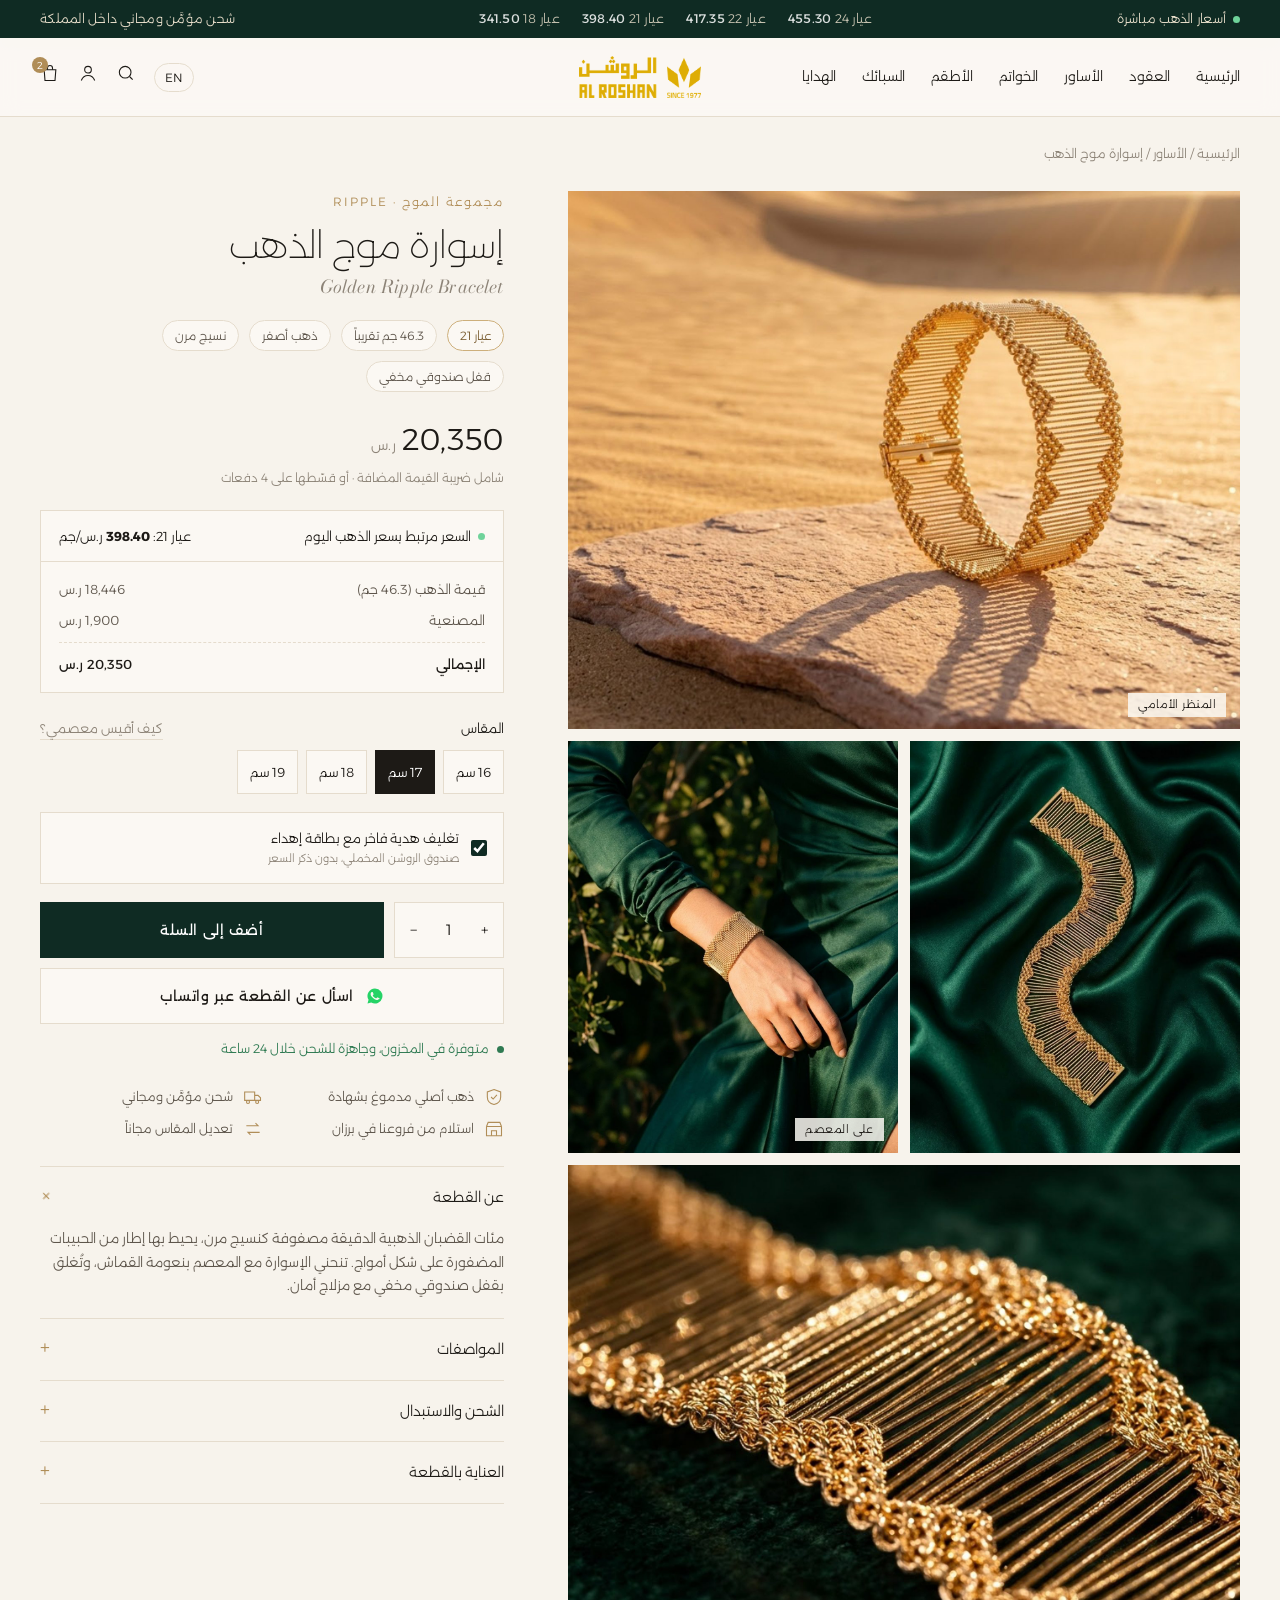
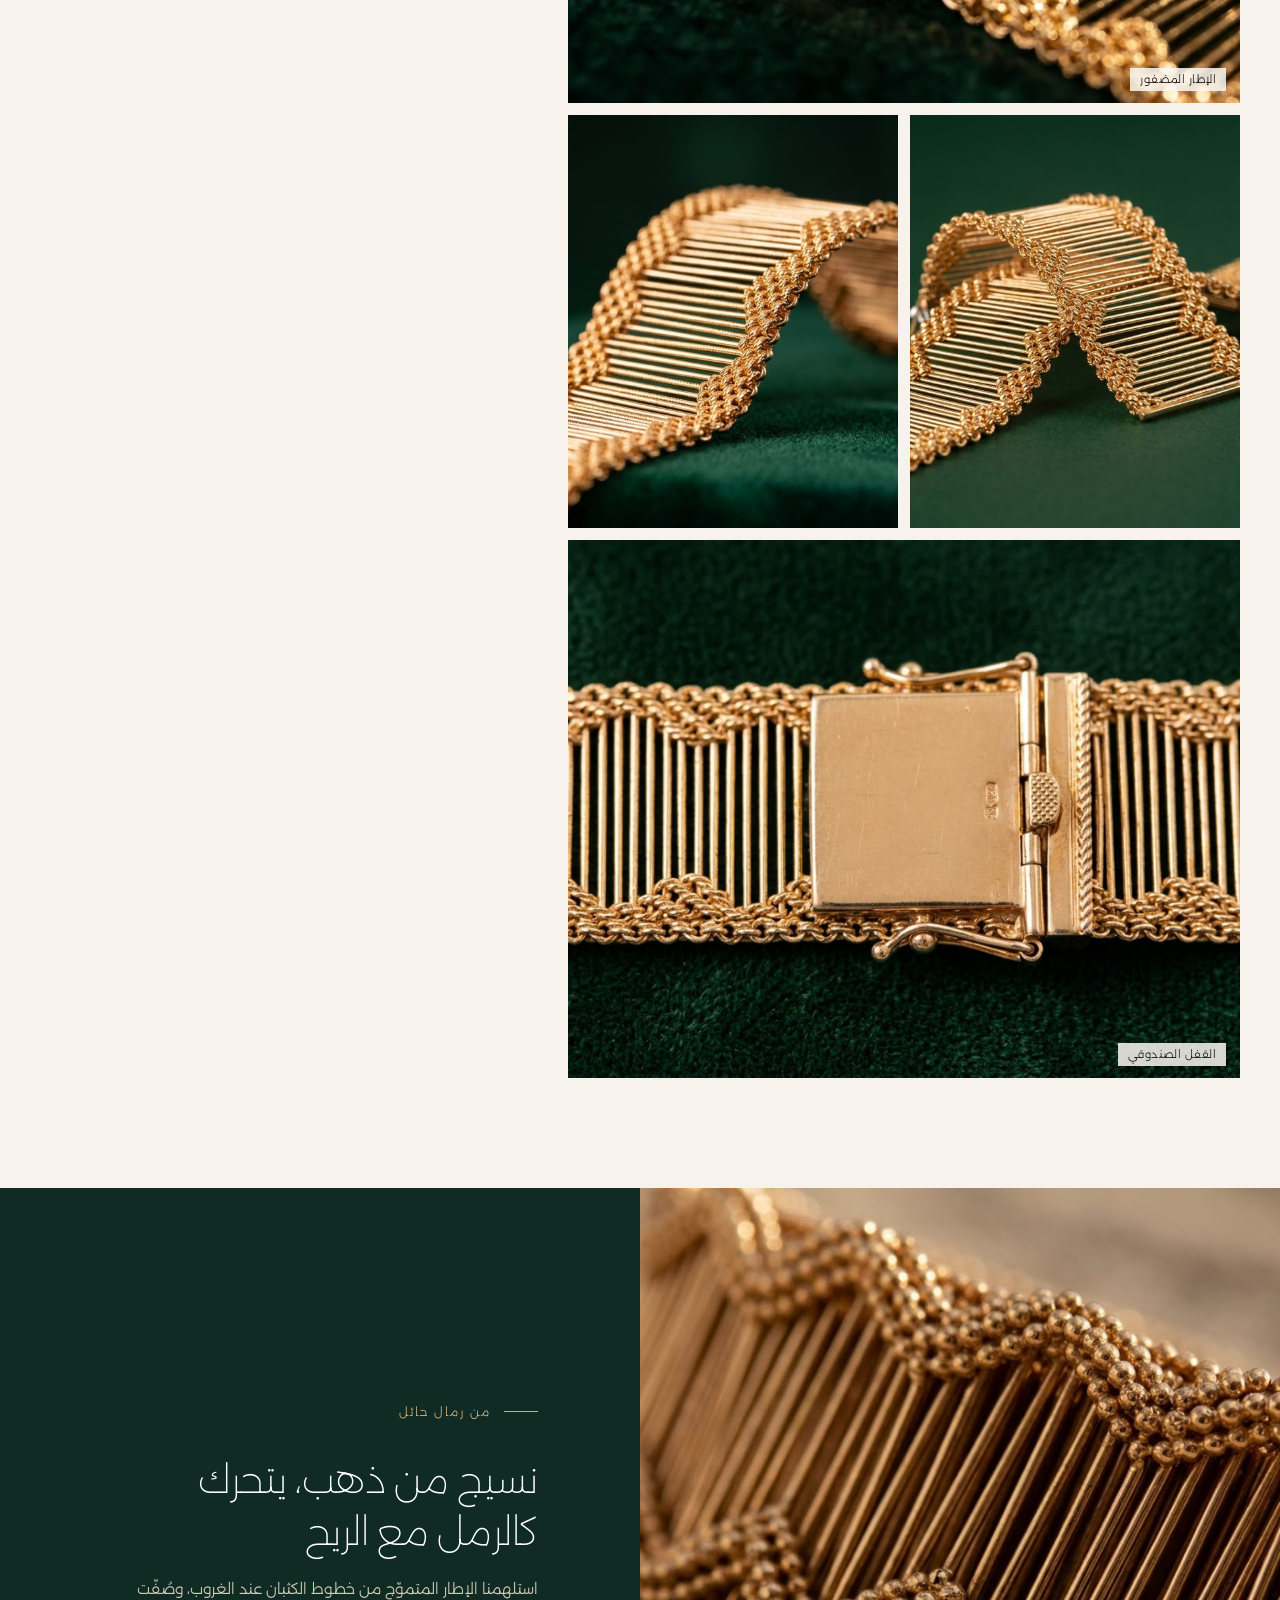
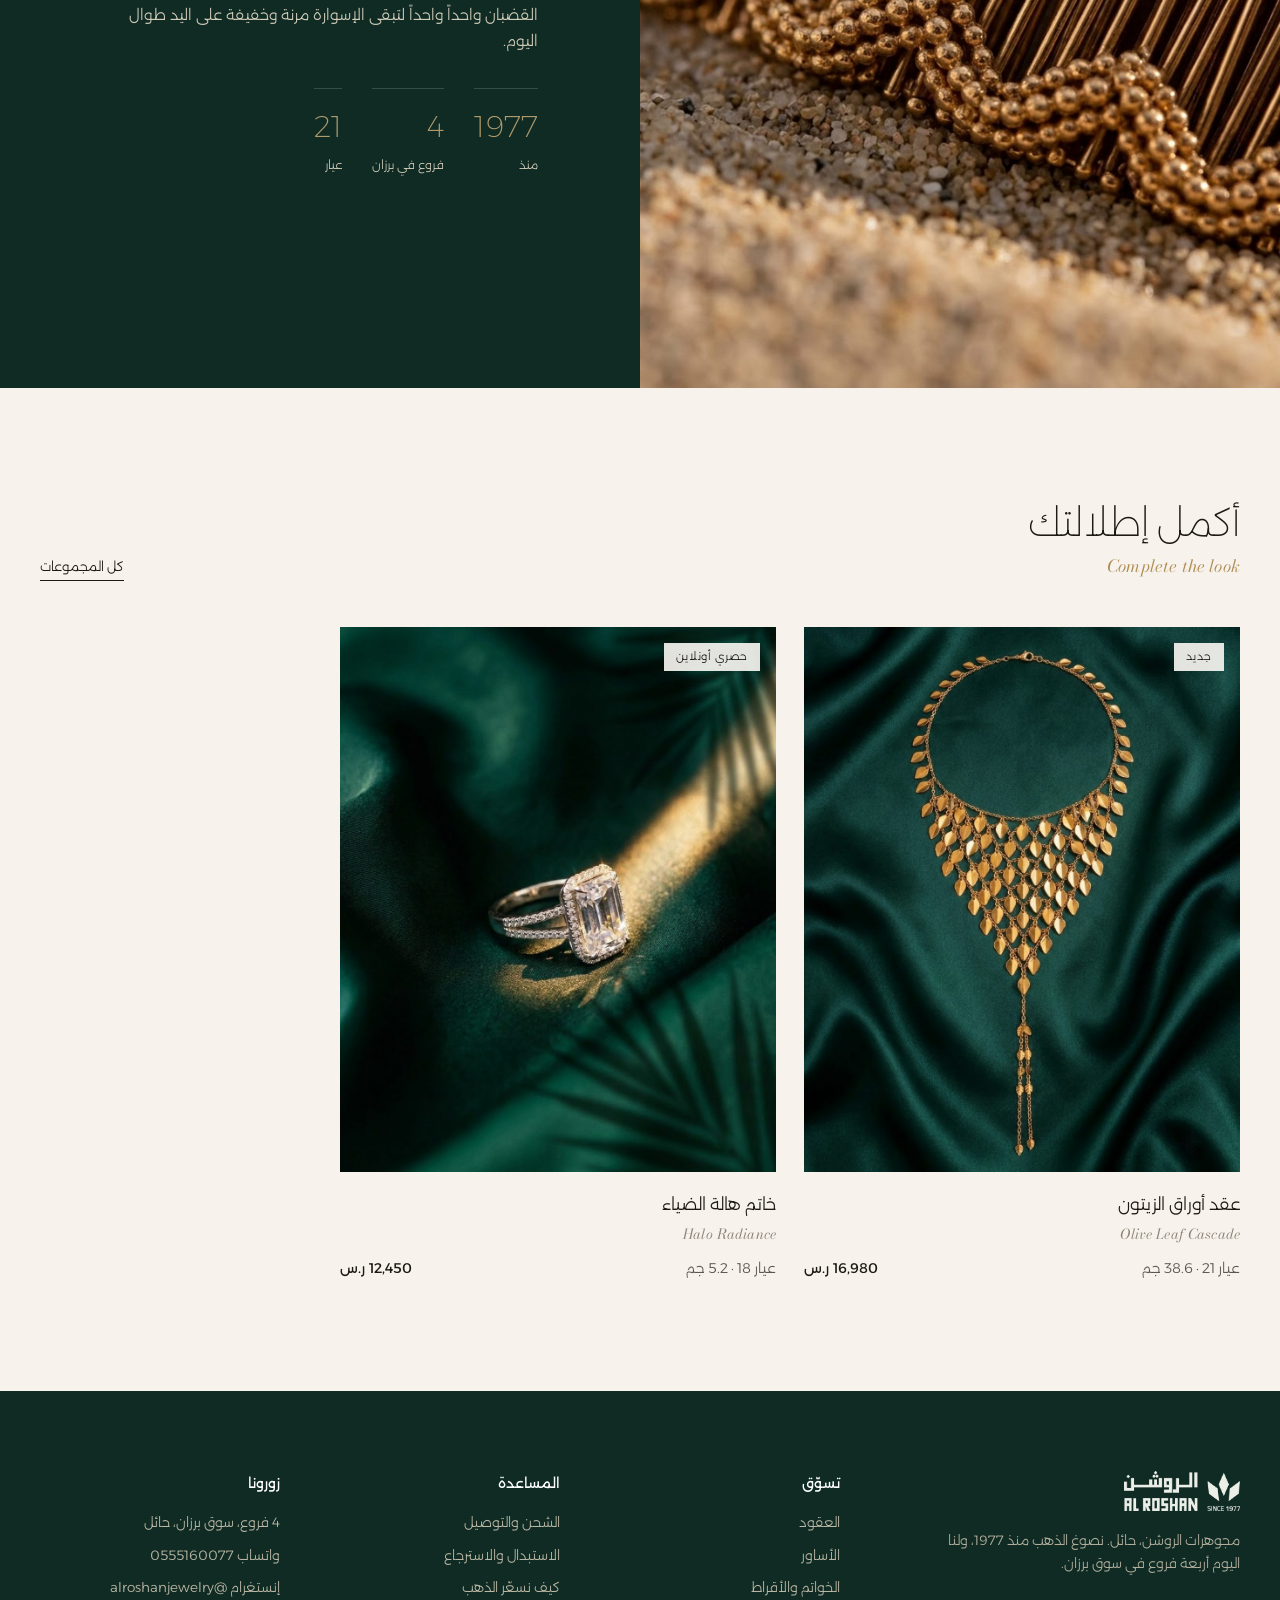
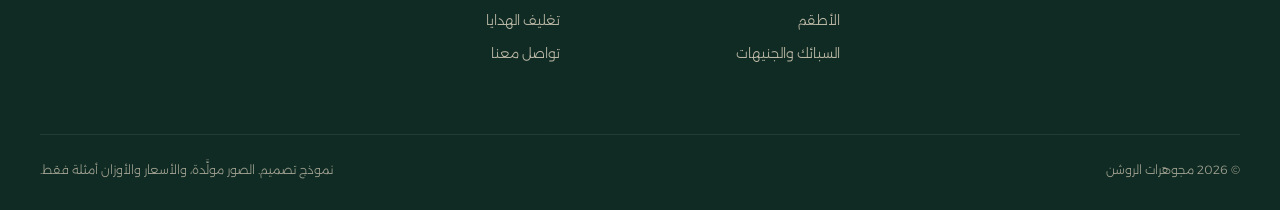
==== bracelet.html @ e563119b "Add Al Roshan preview site (homepage and 3 product pages) Co-Authored-By: Claude Opus 5.5 <noreply@a" ====
<!DOCTYPE html><html lang="ar" dir="rtl"><head><meta charset="utf-8"><meta name="viewport" content="width=device-width,initial-scale=1">
<title>إسوارة موج الذهب | الروشن</title><link rel="preconnect" href="https://fonts.googleapis.com"><link rel="preconnect" href="https://fonts.gstatic.com" crossorigin><link href="https://fonts.googleapis.com/css2?family=Alexandria:wght@200;300;400&family=Bodoni+Moda:ital,opsz,wght@0,6..96,400;1,6..96,400&display=swap" rel="stylesheet"><link rel="stylesheet" href="style.css"></head><body class="pd">
<div class="pricebar"><div class="wrap"><span class="live"><i class="dot"></i>أسعار الذهب مباشرة</span>
<div class="k"><span>عيار 24 <b>455.30</b></span><span>عيار 22 <b>417.35</b></span><span>عيار 21 <b>398.40</b></span><span class="hide">عيار 18 <b>341.50</b></span></div>
<span class="hide-m">شحن مؤمَّن ومجاني داخل المملكة</span></div></div>
<header class="site"><div class="wrap">
<nav class="menu"><a href="index.html">الرئيسية</a><a href="necklace.html">العقود</a><a href="bracelet.html">الأساور</a><a href="ring.html">الخواتم</a><a href="#">الأطقم</a><a href="#">السبائك</a><a href="#">الهدايا</a></nav>
<span class="tools burger" style="justify-content:flex-start"><svg viewBox="0 0 24 24"><path d="M3 7h18M3 12h18M3 17h18"/></svg></span>
<a class="logo" href="index.html"><img src="img/logo.png" alt="الروشن للمجوهرات"></a>
<div class="tools"><span class="lang">EN</span><span><svg viewBox="0 0 24 24"><circle cx="11" cy="11" r="7"/><path d="M20 20l-3.5-3.5"/></svg></span><span class="acc"><svg viewBox="0 0 24 24"><circle cx="12" cy="8" r="4"/><path d="M4 21c1.5-4 4.5-6 8-6s6.5 2 8 6"/></svg></span><span class="bag"><svg viewBox="0 0 24 24"><path d="M5 8h14l-1 13H6L5 8z"/><path d="M9 8V6a3 3 0 016 0v2"/></svg><i>2</i></span></div>
</div></header>
<main class="wrap"><div class="crumbs"><a href="index.html">الرئيسية</a> / <a href="#">الأساور</a> / إسوارة موج الذهب</div>
<section class="pdp"><div class="gallery"><figure class="wide"><img src="img/b_main.jpg" alt="إسوارة موج الذهب" loading="eager"><figcaption>المنظر الأمامي</figcaption></figure><figure class="tall"><img src="img/b_green.jpg" alt="إسوارة موج الذهب" loading="eager"></figure><figure class="tall"><img src="img/b_wrist.jpg" alt="إسوارة موج الذهب" loading="eager"><figcaption>على المعصم</figcaption></figure><figure class="wide"><img src="img/b_studio.jpg" alt="إسوارة موج الذهب" loading="lazy"><figcaption>الإطار المضفور</figcaption></figure><figure class="tall"><img src="img/b_fold.jpg" alt="إسوارة موج الذهب" loading="lazy"></figure><figure class="tall"><img src="img/b_wave.jpg" alt="إسوارة موج الذهب" loading="lazy"></figure><figure class="wide"><img src="img/b_clasp.jpg" alt="إسوارة موج الذهب" loading="lazy"><figcaption>القفل الصندوقي</figcaption></figure></div>
<aside class="buy"><div class="coll">مجموعة الموج · RIPPLE</div><h1>إسوارة موج الذهب</h1><span class="en name">Golden Ripple Bracelet</span>
<div class="meta"><span class="chip g">عيار 21</span><span class="chip">46.3 جم تقريباً</span><span class="chip">ذهب أصفر</span><span class="chip">نسيج مرن</span><span class="chip">قفل صندوقي مخفي</span></div>
<div class="price">20,350<small>ر.س</small></div><div class="vat">شامل ضريبة القيمة المضافة · أو قسّطها على 4 دفعات</div>
<div class="gold"><div class="top"><span class="live"><i class="dot"></i>السعر مرتبط بسعر الذهب اليوم</span><span>عيار 21: <b>398.40</b> ر.س/جم</span></div>
<div class="rows"><div><span>قيمة الذهب (46.3 جم)</span><span>18,446 ر.س</span></div><div><span>المصنعية</span><span>1,900 ر.س</span></div><div class="t"><span>الإجمالي</span><span>20,350 ر.س</span></div></div></div>
<div class="opt"><div class="lab"><span>المقاس</span><a href="#">كيف أقيس معصمي؟</a></div><div class="sizes"><label><input type="radio" name="o" ><span>16 سم</span></label><label><input type="radio" name="o" checked><span>17 سم</span></label><label><input type="radio" name="o" ><span>18 سم</span></label><label><input type="radio" name="o" ><span>19 سم</span></label></div></div>
<label class="giftrow"><input type="checkbox" checked><span>تغليف هدية فاخر مع بطاقة إهداء<small>صندوق الروشن المخملي، بدون ذكر السعر</small></span></label>
<div class="ctas"><div class="qty"><span>+</span><span>1</span><span>−</span></div><button class="btn solid">أضف إلى السلة</button>
<button class="btn wa"><svg viewBox="0 0 24 24"><path d="M12 2a10 10 0 00-8.6 15.1L2 22l5-1.3A10 10 0 1012 2zm5.3 14.1c-.2.6-1.3 1.2-1.8 1.2-.5.1-1 .2-3.4-.7-2.8-1.1-4.6-4-4.8-4.2-.1-.2-1.1-1.5-1.1-2.9s.7-2.1 1-2.4c.3-.3.6-.3.8-.3h.6c.2 0 .4 0 .6.5l.8 2c.1.2.1.4 0 .6l-.4.6-.4.4c-.1.2-.3.3-.1.6.2.3.8 1.3 1.7 2.1 1.2 1 2.2 1.4 2.5 1.5.3.1.5.1.6-.1l.9-1c.2-.3.4-.2.6-.1l2 .9c.3.1.5.2.5.3.1.2.1.7-.1 1.3z"/></svg> اسأل عن القطعة عبر واتساب</button></div>
<div class="stock">متوفرة في المخزون، وجاهزة للشحن خلال 24 ساعة</div>
<div class="assure"><div><svg viewBox="0 0 24 24"><path d="M12 3l8 3v6c0 5-3.5 8-8 9-4.5-1-8-4-8-9V6l8-3z"/><path d="M8.5 12l2.5 2.5 4.5-5"/></svg>ذهب أصلي مدموغ بشهادة</div><div><svg viewBox="0 0 24 24"><path d="M2 6h12v10H2zM14 10h4l3 3v3h-7z"/><circle cx="6" cy="18" r="1.8"/><circle cx="17" cy="18" r="1.8"/></svg>شحن مؤمَّن ومجاني</div><div><svg viewBox="0 0 24 24"><path d="M3 9l2-5h14l2 5M3 9v11h18V9M3 9h18"/><path d="M9 20v-6h6v6"/></svg>استلام من فروعنا في برزان</div><div><svg viewBox="0 0 24 24"><path d="M4 8h14l-3-3M20 16H6l3 3"/></svg>تعديل المقاس مجاناً</div></div>
<details open><summary>عن القطعة</summary><div class="in">مئات القضبان الذهبية الدقيقة مصفوفة كنسيج مرن، يحيط بها إطار من الحبيبات المضفورة على شكل أمواج. تنحني الإسوارة مع المعصم بنعومة القماش، وتُغلق بقفل صندوقي مخفي مع مزلاج أمان.</div></details>
<details><summary>المواصفات</summary><div class="in"><table class="specs"><tr><td>المعدن</td><td>ذهب أصفر عيار 21</td></tr><tr><td>الوزن التقريبي</td><td>46.3 جم</td></tr><tr><td>العرض</td><td>2.4 سم</td></tr><tr><td>القفل</td><td>قفل صندوقي مخفي مع مزلاجين</td></tr><tr><td>المقاسات</td><td>16 إلى 19 سم</td></tr><tr><td>رمز القطعة</td><td>RN-B-2131</td></tr></table></div></details>
<details><summary>الشحن والاستبدال</summary><div class="in">شحن مؤمَّن بالكامل داخل المملكة خلال 1 إلى 3 أيام عمل، أو استلام مجاني من أحد فروعنا الأربعة في سوق برزان بحائل. تفاصيل الاستبدال في صفحة السياسات.</div></details>
<details><summary>العناية بالقطعة</summary><div class="in">احفظها في صندوقها بعيداً عن العطور والماء، ونظّفها بقطعة قماش ناعمة. ونرحّب بك لتلميعها مجاناً في أي فرع.</div></details>
</aside></section></main>
<section class="story"><div class="img"><img src="img/b_story.jpg" alt="" loading="lazy"></div><div class="txt reveal"><div class="eyebrow">من رمال حائل</div><h2>نسيج من ذهب، يتحرك كالرمل مع الريح</h2><p>استلهمنا الإطار المتموّج من خطوط الكثبان عند الغروب، وصُفّت القضبان واحداً واحداً لتبقى الإسوارة مرنة وخفيفة على اليد طوال اليوم.</p>
<div class="sig"><div><b>1977</b>منذ</div><div><b>4</b>فروع في برزان</div><div><b>21</b>عيار</div></div></div></section>
<section class="sec"><div class="wrap"><div class="head"><div><h2>أكمل إطلالتك</h2><span class="en">Complete the look</span></div><a class="more" href="index.html">كل المجموعات</a></div>
<div class="cards two"><a class="card reveal" href="necklace.html"><div class="ph"><span class="tag">جديد</span><img src="img/n_card.jpg" alt="عقد أوراق الزيتون" loading="lazy"><img class="alt" src="img/n_card_alt.jpg" alt="" loading="lazy"></div>
<h3>عقد أوراق الزيتون</h3><span class="en">Olive Leaf Cascade</span><div class="pr"><span>عيار 21 · 38.6 جم</span><b>16,980 ر.س</b></div></a><a class="card reveal" href="ring.html"><div class="ph"><span class="tag">حصري أونلاين</span><img src="img/r_card.jpg" alt="خاتم هالة الضياء" loading="lazy"><img class="alt" src="img/r_card_alt.jpg" alt="" loading="lazy"></div>
<h3>خاتم هالة الضياء</h3><span class="en">Halo Radiance</span><div class="pr"><span>عيار 18 · 5.2 جم</span><b>12,450 ر.س</b></div></a></div></div></section>
<footer><div class="wrap"><div class="cols">
<div><div class="logo"><img src="img/logo.png" alt=""></div><p style="max-width:300px;opacity:.8">مجوهرات الروشن، حائل. نصوغ الذهب منذ 1977، ولنا اليوم أربعة فروع في سوق برزان.</p></div>
<div><h5>تسوّق</h5><ul><li>العقود</li><li>الأساور</li><li>الخواتم والأقراط</li><li>الأطقم</li><li>السبائك والجنيهات</li></ul></div>
<div><h5>المساعدة</h5><ul><li>الشحن والتوصيل</li><li>الاستبدال والاسترجاع</li><li>كيف نسعّر الذهب</li><li>تغليف الهدايا</li><li>تواصل معنا</li></ul></div>
<div><h5>زورونا</h5><ul><li>4 فروع، سوق برزان، حائل</li><li>واتساب 0555160077</li><li>إنستغرام @alroshanjewelry</li></ul></div>
</div><div class="base"><span>© 2026 مجوهرات الروشن</span><span>نموذج تصميم. الصور مولَّدة، والأسعار والأوزان أمثلة فقط.</span></div></div></footer>
<div class="mobbar"><div class="p">20,350 ر.س<small>عيار 21 · 46.3 جم</small></div><button class="btn solid">أضف إلى السلة</button></div>
</body></html>
---- style.css ----
:root{
  --ivory:#F7F3EC; --paper:#FBF8F3; --ink:#1D1A16; --ink2:#5E564C; --mute:#8D8478;
  --line:#E5DCCD; --gold:#B08D57; --gold2:#CDAF7B; --em:#0F2B23; --em2:#173D32; --navy:#141B33;
  --ar:'Alexandria',system-ui,sans-serif; --serif:'Bodoni Moda',Georgia,serif;
}
*{box-sizing:border-box;margin:0;padding:0}
html{scroll-behavior:smooth}
body{background:var(--ivory);color:var(--ink);font-family:var(--ar);font-weight:300;line-height:1.75;-webkit-font-smoothing:antialiased}
img{display:block;max-width:100%}
a{color:inherit;text-decoration:none}
.en{font-family:var(--serif);font-style:italic;font-weight:400;letter-spacing:.01em}
.wrap{max-width:1360px;margin:0 auto;padding:0 40px}

/* top price bar */
.pricebar{background:var(--em);color:#E9DFCB;font-size:12.5px;letter-spacing:.02em}
.pricebar .wrap{display:flex;justify-content:space-between;align-items:center;height:38px;gap:16px}
.pricebar b{color:#fff;font-weight:400}
.live{display:inline-flex;align-items:center;gap:7px}
.dot{width:7px;height:7px;border-radius:50%;background:#6FD39A;box-shadow:0 0 0 0 rgba(111,211,154,.6);animation:pulse 2s infinite}
@keyframes pulse{70%{box-shadow:0 0 0 7px rgba(111,211,154,0)}100%{box-shadow:0 0 0 0 rgba(111,211,154,0)}}
.pricebar .k{display:flex;gap:22px}
.pricebar .k span{opacity:.85}

/* header */
header.site{background:rgba(251,248,243,.92);backdrop-filter:blur(10px);position:sticky;top:0;z-index:50;border-bottom:1px solid var(--line)}
header.site .wrap{display:grid;grid-template-columns:1fr auto 1fr;align-items:center;height:78px}
.logo img{height:42px;width:auto}
nav.menu{display:flex;gap:26px;font-size:13.5px;font-weight:300}
nav.menu a{position:relative;padding:4px 0}
nav.menu a:after{content:"";position:absolute;inset-inline:0;bottom:-2px;height:1px;background:var(--gold);transform:scaleX(0);transition:transform .35s}
nav.menu a:hover:after,nav.menu a.on:after{transform:scaleX(1)}
.tools{display:flex;justify-content:flex-end;gap:18px;align-items:center}
.tools svg{width:20px;height:20px;stroke:var(--ink);fill:none;stroke-width:1.3}
.tools .bag{position:relative}
.tools .bag i{position:absolute;top:-6px;left:-8px;background:var(--gold);color:#fff;font-style:normal;font-size:10px;width:16px;height:16px;border-radius:50%;display:grid;place-items:center}
.lang{font-size:12px;border:1px solid var(--line);padding:3px 10px;border-radius:20px}
.burger{display:none}

/* hero slider (CSS only) */
.hero{position:relative;height:min(86vh,820px);min-height:560px;overflow:hidden;background:#2a2017}
.slide{position:absolute;inset:0;opacity:0;animation:fade 21s infinite}
.slide:nth-child(2){animation-delay:7s}
.slide:nth-child(3){animation-delay:14s}
@keyframes fade{0%{opacity:0}4%{opacity:1}30%{opacity:1}36%{opacity:0}100%{opacity:0}}
.slide img{width:100%;height:100%;object-fit:cover;animation:kb 21s infinite linear;transform-origin:var(--o,center)}
.slide:nth-child(2) img{animation-delay:7s}.slide:nth-child(3) img{animation-delay:14s}
@keyframes kb{0%{transform:scale(1.06)}36%{transform:scale(1)}100%{transform:scale(1)}}
.slide .shade{position:absolute;inset:0}
.slide .copy{position:absolute;top:50%;transform:translateY(-50%);max-width:520px;color:#fff}
.slide .copy.right{right:7vw}.slide .copy.left{left:7vw}
.eyebrow{font-size:12px;letter-spacing:.18em;color:var(--gold2);display:flex;gap:12px;align-items:center;margin-bottom:18px}
.eyebrow:before{content:"";width:34px;height:1px;background:currentColor}
.slide h1,.slide h2{font-weight:200;font-size:clamp(34px,4.2vw,62px);line-height:1.25;margin-bottom:12px}
.slide .en{font-size:20px;opacity:.85;display:block;margin-bottom:30px}
.btn{display:inline-flex;align-items:center;gap:12px;height:52px;padding:0 30px;font-size:14px;letter-spacing:.04em;border:1px solid currentColor;transition:.35s;font-family:var(--ar);font-weight:400;cursor:pointer;background:none;color:inherit}
.btn:hover{background:#fff;color:var(--ink);border-color:#fff}
.btn.solid{background:var(--em);border-color:var(--em);color:#fff}
.btn.solid:hover{background:var(--em2)}
.btn.gold{background:var(--gold);border-color:var(--gold);color:#fff}
.dots{position:absolute;bottom:34px;left:50%;transform:translateX(-50%);display:flex;gap:10px;z-index:3}
.dots i{width:42px;height:2px;background:rgba(255,255,255,.35);overflow:hidden;position:relative}
.dots i:after{content:"";position:absolute;inset:0;background:#fff;transform:scaleX(0);transform-origin:right;animation:bar 21s infinite linear}
.dots i:nth-child(2):after{animation-delay:7s}.dots i:nth-child(3):after{animation-delay:14s}
@keyframes bar{0%{transform:scaleX(0)}33.3%{transform:scaleX(1)}33.4%{transform:scaleX(0)}100%{transform:scaleX(0)}}
.scrollcue{position:absolute;bottom:30px;right:40px;color:#fff;font-size:11px;letter-spacing:.2em;opacity:.7;z-index:3}

/* section heads */
.sec{padding:110px 0}
.head{display:flex;justify-content:space-between;align-items:flex-end;margin-bottom:46px;gap:30px}
.head h2{font-weight:200;font-size:clamp(28px,3vw,42px);line-height:1.3}
.head .en{color:var(--gold);font-size:17px;display:block;margin-top:4px}
.more{font-size:13px;border-bottom:1px solid var(--ink);padding-bottom:3px}

/* product cards */
.cards{display:grid;grid-template-columns:repeat(3,1fr);gap:28px}
.card .ph{aspect-ratio:4/5;overflow:hidden;background:#e9e2d6;position:relative}
.card .ph img{width:100%;height:100%;object-fit:cover;transition:transform 1.4s cubic-bezier(.2,.7,.2,1),opacity .6s}
.card .ph img.alt{position:absolute;inset:0;opacity:0}
.card:hover .ph img.alt{opacity:1}
.card:hover .ph img{transform:scale(1.04)}
.card .tag{position:absolute;top:16px;right:16px;background:rgba(251,248,243,.9);font-size:11px;padding:4px 12px;letter-spacing:.05em;z-index:2}
.card h3{font-weight:300;font-size:17px;margin-top:18px}
.card .en{color:var(--mute);font-size:14px}
.card .pr{display:flex;justify-content:space-between;margin-top:8px;font-size:14px;color:var(--ink2)}
.card .pr b{font-weight:400;color:var(--ink)}

/* editorial band */
.band{position:relative;height:88vh;min-height:560px;overflow:hidden;color:#fff}
.band img{width:100%;height:100%;object-fit:cover}
.band .shade{position:absolute;inset:0;background:linear-gradient(90deg,rgba(15,20,14,.0) 30%,rgba(15,20,14,.55))}
.band .copy{position:absolute;right:8vw;top:50%;transform:translateY(-50%);max-width:470px}
.band h2{font-weight:200;font-size:clamp(30px,3.6vw,52px);line-height:1.3;margin-bottom:16px}
.band p{font-size:15px;opacity:.9;margin-bottom:30px}
@supports (animation-timeline:view()){
  .band img{animation:drift linear both;animation-timeline:view()}
  @keyframes drift{from{transform:scale(1.15) translateY(-3%)}to{transform:scale(1) translateY(3%)}}
  .reveal{animation:rise linear both;animation-timeline:view();animation-range:entry 0% cover 30%}
  @keyframes rise{from{opacity:0;transform:translateY(40px)}to{opacity:1;transform:none}}
}

/* collection tiles */
.tiles{display:grid;grid-template-columns:1.2fr 1fr 1fr;gap:20px}
.tile{position:relative;overflow:hidden;aspect-ratio:3/4;color:#fff}
.tile:first-child{aspect-ratio:auto}
.tile img{width:100%;height:100%;object-fit:cover;transition:transform 1.6s cubic-bezier(.2,.7,.2,1)}
.tile:hover img{transform:scale(1.05)}
.tile .lbl{position:absolute;inset-inline:28px;bottom:26px;display:flex;justify-content:space-between;align-items:flex-end}
.tile .lbl h3{font-weight:200;font-size:28px;line-height:1.2}
.tile .lbl .en{font-size:15px;opacity:.85;display:block}
.tile:after{content:"";position:absolute;inset:0;background:linear-gradient(0deg,rgba(0,0,0,.45),transparent 45%);pointer-events:none}
.tile .lbl{z-index:2}

/* promises */
.promises{display:grid;grid-template-columns:repeat(4,1fr);border-top:1px solid var(--line);border-bottom:1px solid var(--line)}
.promises div{padding:34px 26px;text-align:center;border-inline-start:1px solid var(--line)}
.promises div:first-child{border-inline-start:0}
.promises svg{width:30px;height:30px;stroke:var(--gold);fill:none;stroke-width:1.2;margin:0 auto 12px}
.promises h4{font-weight:400;font-size:14px}
.promises p{font-size:12.5px;color:var(--mute)}

/* footer */
footer{background:var(--em);color:#D9CFBC;padding:80px 0 30px;font-size:13.5px}
footer .cols{display:grid;grid-template-columns:1.5fr 1fr 1fr 1fr;gap:40px}
footer h5{color:#fff;font-weight:400;font-size:14px;margin-bottom:16px}
footer li{list-style:none;margin-bottom:9px;opacity:.85}
footer .logo img{height:40px;filter:brightness(0) invert(1) sepia(.3);opacity:.92;margin-bottom:18px}
footer .base{border-top:1px solid rgba(255,255,255,.12);margin-top:60px;padding-top:24px;display:flex;justify-content:space-between;font-size:12px;opacity:.7}

/* ===== product page ===== */
.crumbs{font-size:12.5px;color:var(--mute);padding:26px 0}
.crumbs a:hover{color:var(--ink)}
.pdp{display:grid;grid-template-columns:1.45fr 1fr;gap:64px;align-items:start}
.gallery{display:grid;grid-template-columns:1fr 1fr;gap:12px}
.gallery figure{overflow:hidden;background:#e9e2d6;position:relative;cursor:zoom-in}
.gallery figure.wide{grid-column:span 2;aspect-ratio:5/4}
.gallery figure.tall{aspect-ratio:4/5}
.gallery img{width:100%;height:100%;object-fit:cover;transition:transform .9s cubic-bezier(.2,.7,.2,1)}
.gallery figure:hover img{transform:scale(1.12)}
.gallery figcaption{position:absolute;bottom:12px;right:14px;font-size:11px;background:rgba(251,248,243,.85);padding:2px 10px;letter-spacing:.04em}
.buy{position:sticky;top:104px;padding-bottom:40px}
.buy .coll{font-size:12px;letter-spacing:.16em;color:var(--gold)}
.buy h1{font-weight:200;font-size:36px;line-height:1.3;margin:10px 0 2px}
.buy .en.name{color:var(--mute);font-size:18px}
.meta{display:flex;gap:10px;margin:18px 0 22px;flex-wrap:wrap}
.chip{font-size:12px;border:1px solid var(--line);padding:4px 12px;border-radius:30px;color:var(--ink2);background:var(--paper)}
.chip.g{border-color:var(--gold2);color:#7d6136}
.price{font-size:30px;font-weight:300;letter-spacing:.01em}
.price small{font-size:14px;color:var(--mute);margin-inline-start:6px}
.vat{font-size:12px;color:var(--mute)}
.gold{margin:22px 0;border:1px solid var(--line);background:var(--paper)}
.gold .top{display:flex;justify-content:space-between;align-items:center;padding:14px 18px;border-bottom:1px solid var(--line);font-size:13px}
.gold .rows{padding:12px 18px;font-size:13px;color:var(--ink2)}
.gold .rows div{display:flex;justify-content:space-between;padding:4px 0}
.gold .rows .t{border-top:1px dashed var(--line);margin-top:6px;padding-top:10px;color:var(--ink);font-weight:400}
.opt{margin:24px 0 10px}
.opt .lab{display:flex;justify-content:space-between;font-size:13px;margin-bottom:10px}
.opt .lab a{color:var(--mute);border-bottom:1px solid var(--line)}
.sizes{display:flex;gap:8px;flex-wrap:wrap}
.sizes label{position:relative}
.sizes input{position:absolute;opacity:0}
.sizes span{display:grid;place-items:center;min-width:54px;height:44px;padding:0 12px;border:1px solid var(--line);font-size:13px;cursor:pointer;transition:.25s;background:var(--paper)}
.sizes input:checked+span{border-color:var(--ink);background:var(--ink);color:#fff}
.sizes span:hover{border-color:var(--ink)}
.giftrow{display:flex;align-items:center;gap:12px;margin:18px 0;font-size:13px;padding:14px 16px;border:1px solid var(--line);background:var(--paper)}
.giftrow input{accent-color:var(--em);width:16px;height:16px}
.giftrow small{color:var(--mute);display:block}
.ctas{display:grid;grid-template-columns:110px 1fr;gap:10px;margin-top:8px}
.qty{display:flex;border:1px solid var(--line);height:56px;align-items:center;justify-content:space-around;font-size:15px;background:var(--paper)}
.ctas .btn{height:56px;justify-content:center;width:100%}
.wa{grid-column:1/-1;border-color:var(--line);color:var(--ink);background:var(--paper)}
.wa:hover{background:var(--ink);color:#fff;border-color:var(--ink)}
.wa svg{width:18px;height:18px;fill:#25D366}
.assure{display:grid;grid-template-columns:1fr 1fr;gap:10px 18px;margin:26px 0;font-size:12.5px;color:var(--ink2)}
.assure div{display:flex;gap:10px;align-items:center}
.assure svg{width:20px;height:20px;stroke:var(--gold);fill:none;stroke-width:1.3;flex:none}
details{border-top:1px solid var(--line)}
details:last-of-type{border-bottom:1px solid var(--line)}
summary{list-style:none;cursor:pointer;padding:18px 0;font-size:14px;display:flex;justify-content:space-between}
summary::-webkit-details-marker{display:none}
summary:after{content:"+";font-size:20px;line-height:1;color:var(--gold);transition:.3s}
details[open] summary:after{transform:rotate(45deg)}
details .in{padding:0 0 20px;font-size:13.5px;color:var(--ink2)}
.specs{width:100%;border-collapse:collapse}
.specs td{padding:8px 0;border-bottom:1px solid #EEE7DB}
.specs td:first-child{color:var(--mute);width:44%}
.stock{font-size:12.5px;color:#2f7a52;display:flex;align-items:center;gap:8px;margin-top:14px}
.stock:before{content:"";width:7px;height:7px;border-radius:50%;background:#2f7a52}
.mobbar{display:none}

/* story strip on PDP */
.story{display:grid;grid-template-columns:1fr 1fr;min-height:640px;margin-top:110px;background:var(--em);color:#EDE3D0}
.story .img{overflow:hidden}
.story img{width:100%;height:100%;object-fit:cover}
.story .txt{padding:90px 8vw;display:flex;flex-direction:column;justify-content:center}
.story h2{font-weight:200;font-size:clamp(28px,3vw,44px);line-height:1.35;margin:14px 0 18px;color:#fff}
.story p{font-size:15px;opacity:.88;max-width:440px}
.story .sig{margin-top:34px;display:flex;gap:30px}
.story .sig div{border-top:1px solid rgba(255,255,255,.2);padding-top:12px;font-size:12px;opacity:.85}
.story .sig b{display:block;font-weight:200;font-size:30px;color:var(--gold2)}
@supports (animation-timeline:view()){
  .story img{animation:drift2 linear both;animation-timeline:view()}
  @keyframes drift2{from{transform:scale(1.18)}to{transform:scale(1)}}
}

.note{font-size:11.5px;color:var(--mute);text-align:center;padding:18px 0 0}

/* ===== responsive ===== */
@media (max-width:1000px){
  .wrap{padding:0 20px}
  nav.menu{display:none}
  .burger{display:block}
  header.site .wrap{height:64px;grid-template-columns:auto 1fr auto}
  header.site .logo{justify-self:center}
  .logo img{height:32px}
  .tools .lang,.tools .acc{display:none}
  .pricebar .k span.hide{display:none}
  .hero{height:82svh;min-height:520px}
  .slide .copy{top:auto;bottom:90px;transform:none;inset-inline:22px !important;max-width:none}
  .slide img{object-position:var(--mp,center)}
  .slide .shade{background:linear-gradient(0deg,rgba(0,0,0,.6),rgba(0,0,0,0) 60%) !important}
  .sec{padding:70px 0}
  .head{flex-direction:column;align-items:flex-start;gap:12px;margin-bottom:30px}
  .cards{grid-template-columns:none;grid-auto-flow:column;grid-auto-columns:78%;overflow-x:auto;scroll-snap-type:x mandatory;gap:14px;padding-bottom:6px}
  .card{scroll-snap-align:start}
  .tiles{grid-template-columns:1fr 1fr}
  .tile:first-child{grid-column:span 2;aspect-ratio:4/3}
  .tile .lbl h3{font-size:21px}
  .band{height:78svh}
  .band .shade{background:linear-gradient(0deg,rgba(0,0,0,.65),transparent 65%)}
  .band .copy{top:auto;bottom:50px;transform:none;inset-inline:22px;right:22px}
  .promises{grid-template-columns:1fr 1fr}
  .promises div:nth-child(3){border-inline-start:0}
  .promises div{border-top:1px solid var(--line);padding:24px 14px}
  footer .cols{grid-template-columns:1fr 1fr}
  footer .base{flex-direction:column;gap:8px}
  .pdp{grid-template-columns:1fr;gap:26px}
  .gallery{display:flex;overflow-x:auto;scroll-snap-type:x mandatory;gap:8px;margin:0 -20px;padding:0 20px}
  .gallery figure{flex:0 0 88%;scroll-snap-align:center;aspect-ratio:4/5 !important}
  .buy{position:static;padding-bottom:0}
  .buy h1{font-size:28px}
  .story{grid-template-columns:1fr;margin-top:70px}
  .story .img{height:420px}
  .story .txt{padding:50px 22px}
  .mobbar{display:flex;position:fixed;bottom:0;inset-inline:0;z-index:60;background:rgba(251,248,243,.96);backdrop-filter:blur(8px);border-top:1px solid var(--line);padding:10px 14px;gap:12px;align-items:center}
  .mobbar .p{flex:1;font-size:15px}
  .mobbar .p small{display:block;font-size:11px;color:var(--mute)}
  .mobbar .btn{height:48px;padding:0 26px}
  body.pd{padding-bottom:70px}
  .scrollcue{display:none}
}
.tile:first-child img{position:absolute;inset:0}
.cards.two{grid-template-columns:repeat(2,1fr);max-width:900px}
@media(max-width:1000px){.cards.two{grid-template-columns:none;max-width:none}}
.pricebar .wrap>*{white-space:nowrap}
.tile:after{background:linear-gradient(0deg,rgba(20,12,4,.6),rgba(20,12,4,0) 55%)}
@media(max-width:1000px){
  .pricebar .hide-m{display:none}
  .pricebar .wrap{gap:12px;font-size:11.5px}
  .pricebar .k{gap:12px}
  .gold .top{flex-wrap:wrap;gap:6px 14px;font-size:12px}
  .gold .top span{white-space:nowrap}
}
@media(max-width:420px){.pricebar .live{font-size:0;gap:0}.pricebar .live .dot{margin-inline-end:2px}}
@media(max-width:1000px){.slide .shade{background:linear-gradient(0deg,rgba(15,9,3,.72),rgba(15,9,3,.25) 55%,rgba(0,0,0,0) 75%) !important}.slide .eyebrow{color:#EBD7AE}}
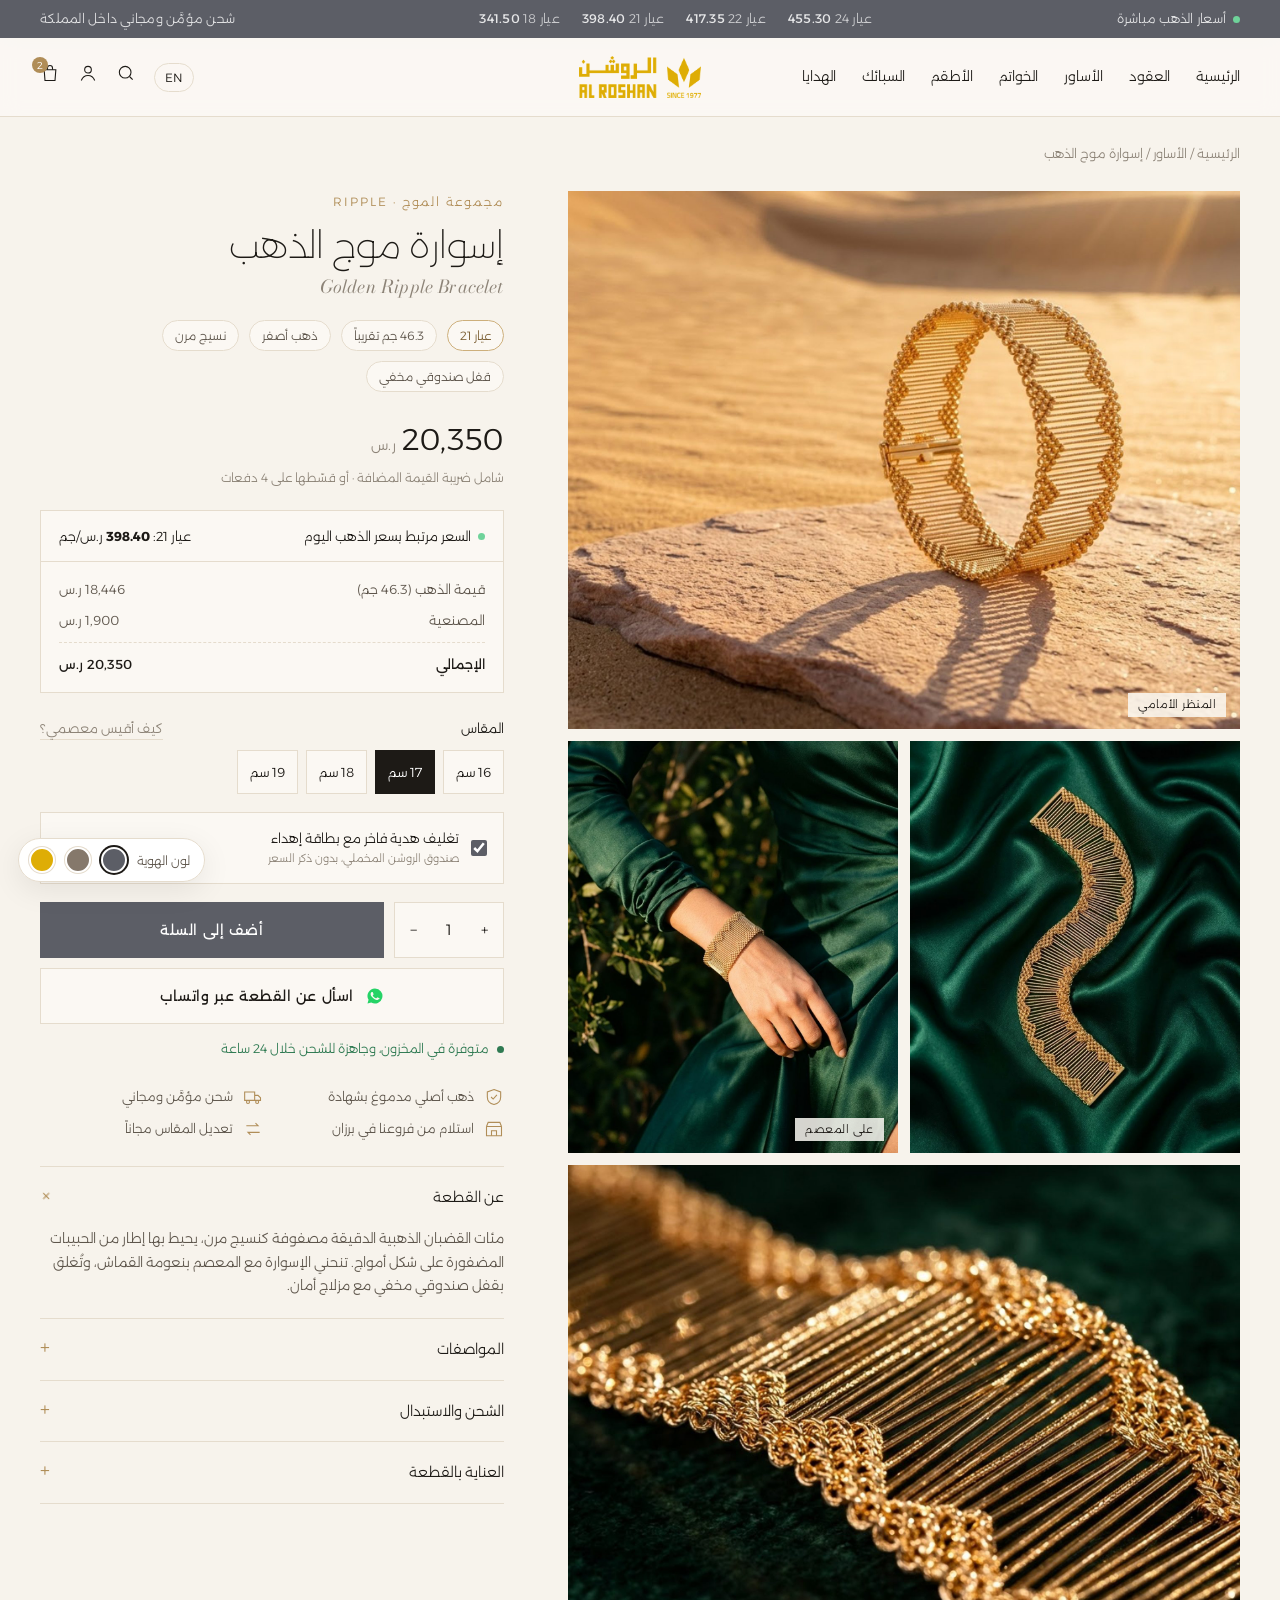
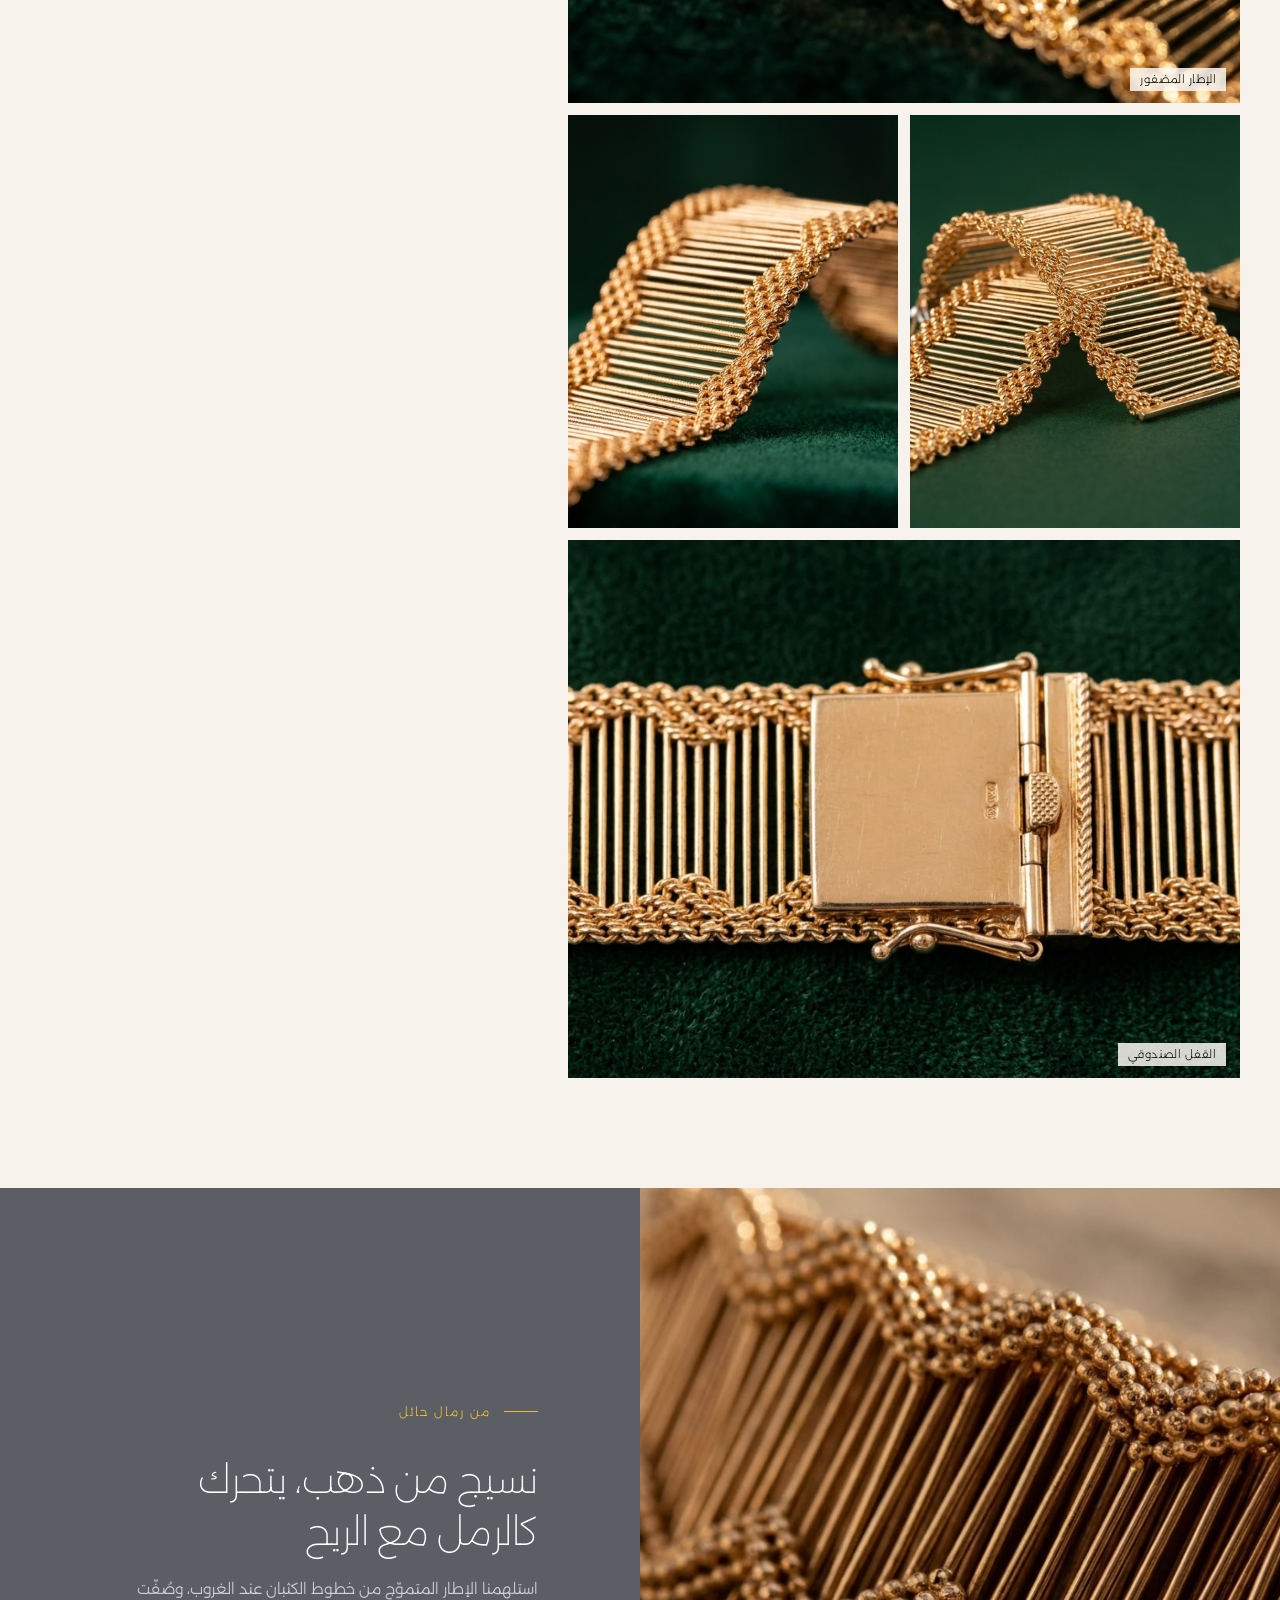
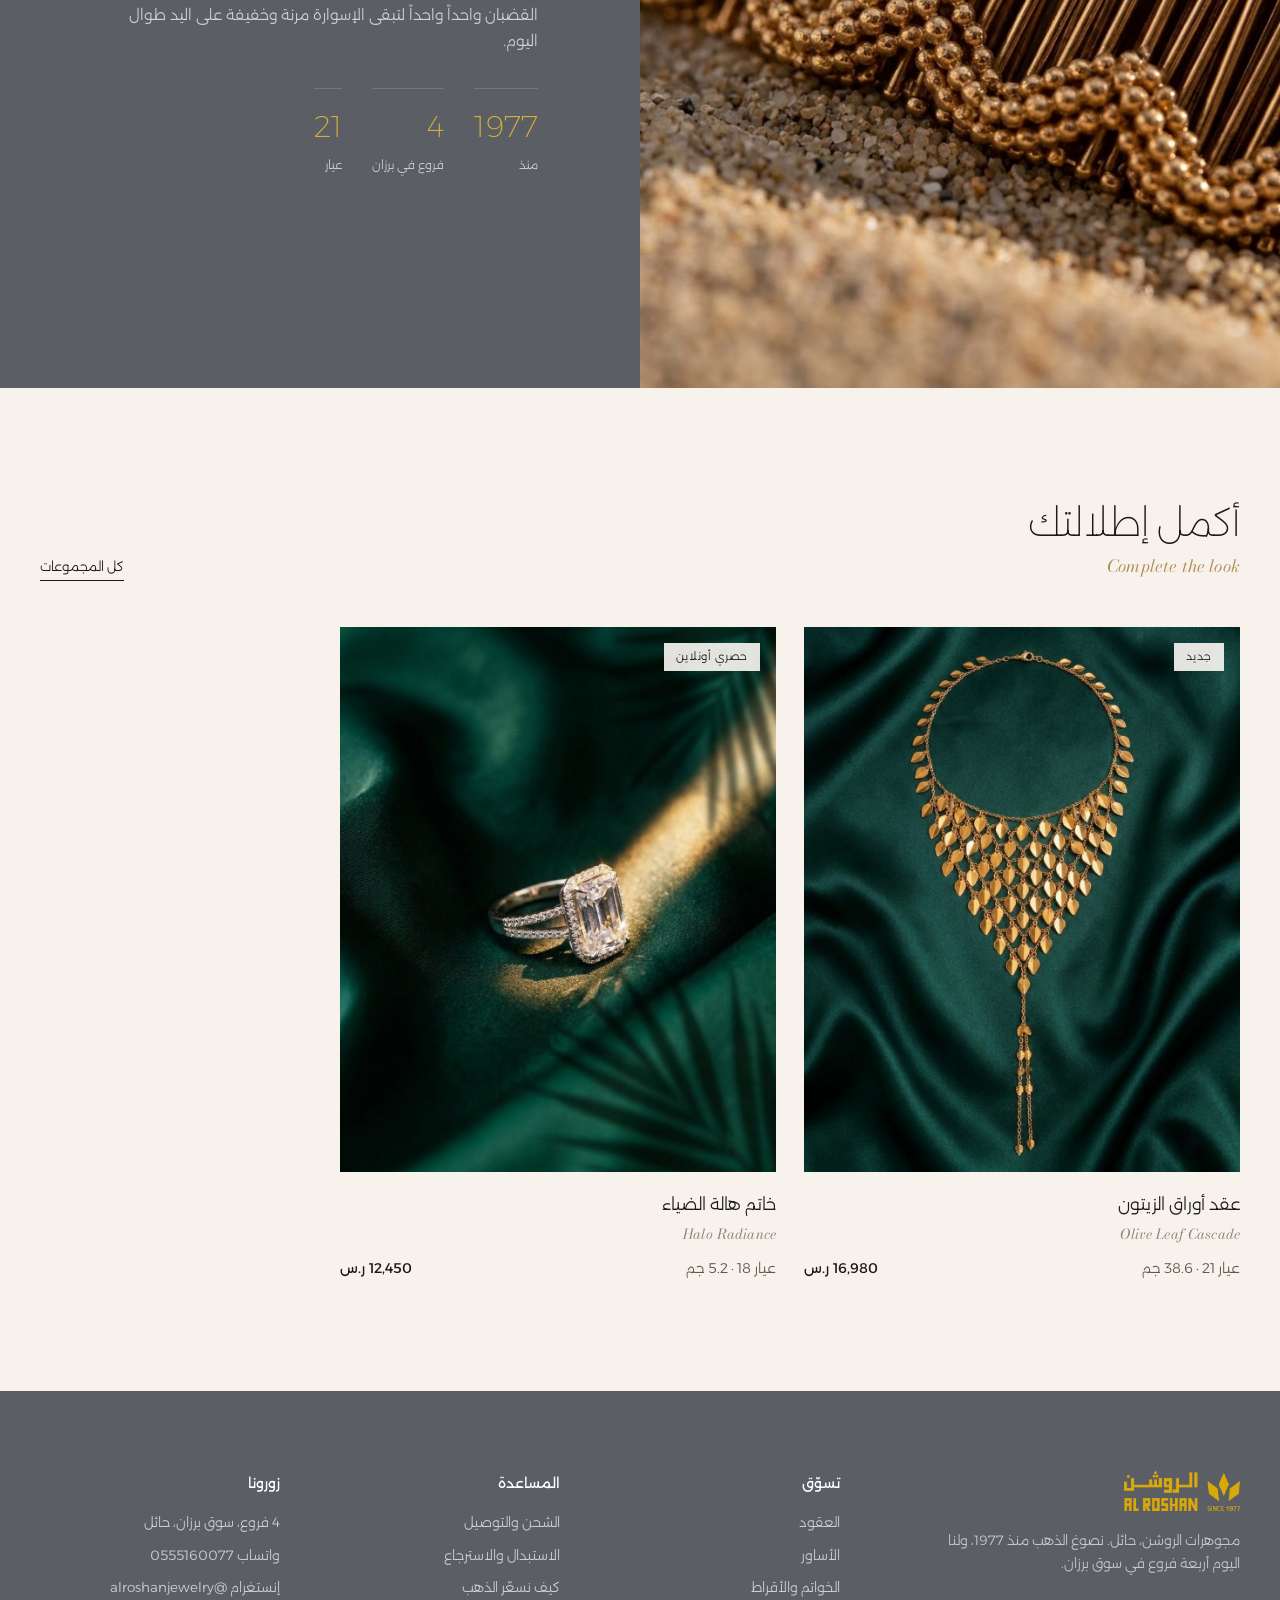
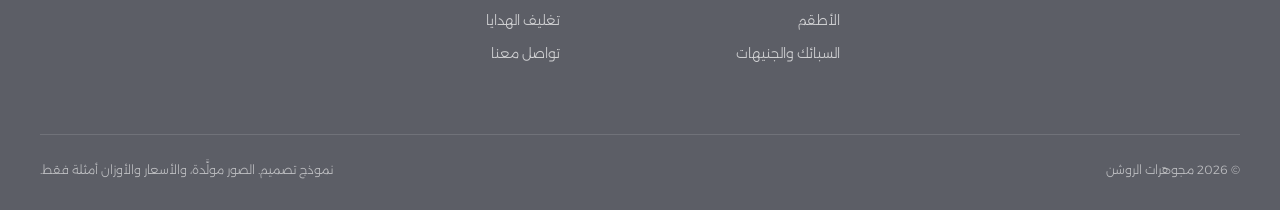
==== commit 5dd87c57: "Replace green with brand colours and add a colour picker Top bar, footer, story band and buttons now" ====
--- a/bracelet.html
+++ b/bracelet.html
@@ -1,5 +1,5 @@
 <!DOCTYPE html><html lang="ar" dir="rtl"><head><meta charset="utf-8"><meta name="viewport" content="width=device-width,initial-scale=1">
-<title>إسوارة موج الذهب | الروشن</title><link rel="preconnect" href="https://fonts.googleapis.com"><link rel="preconnect" href="https://fonts.gstatic.com" crossorigin><link href="https://fonts.googleapis.com/css2?family=Alexandria:wght@200;300;400&family=Bodoni+Moda:ital,opsz,wght@0,6..96,400;1,6..96,400&display=swap" rel="stylesheet"><link rel="stylesheet" href="style.css"></head><body class="pd">
+<title>إسوارة موج الذهب | الروشن</title><link rel="preconnect" href="https://fonts.googleapis.com"><link rel="preconnect" href="https://fonts.gstatic.com" crossorigin><link href="https://fonts.googleapis.com/css2?family=Alexandria:wght@200;300;400&family=Bodoni+Moda:ital,opsz,wght@0,6..96,400;1,6..96,400&display=swap" rel="stylesheet"><link rel="stylesheet" href="style.css"><script>try{var t=localStorage.getItem("alr-theme");if(t)document.documentElement.dataset.theme=t}catch(e){}</script></head><body class="pd"><div class="swatch" aria-label="لون الهوية"><span>لون الهوية</span><button data-t="slate" style="background:#5C5E66" title="رمادي"></button><button data-t="taupe" style="background:#85786B" title="بني رمادي"></button><button data-t="gold" style="background:#DEAD05" title="ذهبي"></button></div><script>(function(){var h=document.documentElement,b=document.querySelectorAll(".swatch button");function s(t){h.dataset.theme=t;b.forEach(function(x){x.classList.toggle("on",x.dataset.t===t)});try{localStorage.setItem("alr-theme",t)}catch(e){}}b.forEach(function(x){x.onclick=function(){s(x.dataset.t)}});s(h.dataset.theme||"slate")})()</script>
 <div class="pricebar"><div class="wrap"><span class="live"><i class="dot"></i>أسعار الذهب مباشرة</span>
 <div class="k"><span>عيار 24 <b>455.30</b></span><span>عيار 22 <b>417.35</b></span><span>عيار 21 <b>398.40</b></span><span class="hide">عيار 18 <b>341.50</b></span></div>
 <span class="hide-m">شحن مؤمَّن ومجاني داخل المملكة</span></div></div>
--- a/style.css
+++ b/style.css
@@ -12,9 +12,9 @@
 .wrap{max-width:1360px;margin:0 auto;padding:0 40px}
 
 /* top price bar */
-.pricebar{background:var(--em);color:#E9DFCB;font-size:12.5px;letter-spacing:.02em}
+.pricebar{background:var(--em);color:var(--on2);font-size:12.5px;letter-spacing:.02em}
 .pricebar .wrap{display:flex;justify-content:space-between;align-items:center;height:38px;gap:16px}
-.pricebar b{color:#fff;font-weight:400}
+.pricebar b{color:var(--on);font-weight:400}
 .live{display:inline-flex;align-items:center;gap:7px}
 .dot{width:7px;height:7px;border-radius:50%;background:#6FD39A;box-shadow:0 0 0 0 rgba(111,211,154,.6);animation:pulse 2s infinite}
 @keyframes pulse{70%{box-shadow:0 0 0 7px rgba(111,211,154,0)}100%{box-shadow:0 0 0 0 rgba(111,211,154,0)}}
@@ -54,7 +54,7 @@
 .slide .en{font-size:20px;opacity:.85;display:block;margin-bottom:30px}
 .btn{display:inline-flex;align-items:center;gap:12px;height:52px;padding:0 30px;font-size:14px;letter-spacing:.04em;border:1px solid currentColor;transition:.35s;font-family:var(--ar);font-weight:400;cursor:pointer;background:none;color:inherit}
 .btn:hover{background:#fff;color:var(--ink);border-color:#fff}
-.btn.solid{background:var(--em);border-color:var(--em);color:#fff}
+.btn.solid{background:var(--em);border-color:var(--em);color:var(--on)}
 .btn.solid:hover{background:var(--em2)}
 .btn.gold{background:var(--gold);border-color:var(--gold);color:#fff}
 .dots{position:absolute;bottom:34px;left:50%;transform:translateX(-50%);display:flex;gap:10px;z-index:3}
@@ -119,12 +119,12 @@
 .promises p{font-size:12.5px;color:var(--mute)}
 
 /* footer */
-footer{background:var(--em);color:#D9CFBC;padding:80px 0 30px;font-size:13.5px}
+footer{background:var(--em);color:var(--on2);padding:80px 0 30px;font-size:13.5px}
 footer .cols{display:grid;grid-template-columns:1.5fr 1fr 1fr 1fr;gap:40px}
-footer h5{color:#fff;font-weight:400;font-size:14px;margin-bottom:16px}
+footer h5{color:var(--on);font-weight:400;font-size:14px;margin-bottom:16px}
 footer li{list-style:none;margin-bottom:9px;opacity:.85}
-footer .logo img{height:40px;filter:brightness(0) invert(1) sepia(.3);opacity:.92;margin-bottom:18px}
-footer .base{border-top:1px solid rgba(255,255,255,.12);margin-top:60px;padding-top:24px;display:flex;justify-content:space-between;font-size:12px;opacity:.7}
+footer .logo img{height:40px;filter:var(--logo-f);opacity:.95;margin-bottom:18px}
+footer .base{border-top:1px solid var(--rule);margin-top:60px;padding-top:24px;display:flex;justify-content:space-between;font-size:12px;opacity:.7}
 
 /* ===== product page ===== */
 .crumbs{font-size:12.5px;color:var(--mute);padding:26px 0}
@@ -188,15 +188,15 @@
 .mobbar{display:none}
 
 /* story strip on PDP */
-.story{display:grid;grid-template-columns:1fr 1fr;min-height:640px;margin-top:110px;background:var(--em);color:#EDE3D0}
+.story{display:grid;grid-template-columns:1fr 1fr;min-height:640px;margin-top:110px;background:var(--em);color:var(--on2)}
 .story .img{overflow:hidden}
 .story img{width:100%;height:100%;object-fit:cover}
 .story .txt{padding:90px 8vw;display:flex;flex-direction:column;justify-content:center}
-.story h2{font-weight:200;font-size:clamp(28px,3vw,44px);line-height:1.35;margin:14px 0 18px;color:#fff}
+.story h2{font-weight:200;font-size:clamp(28px,3vw,44px);line-height:1.35;margin:14px 0 18px;color:var(--on)}
 .story p{font-size:15px;opacity:.88;max-width:440px}
 .story .sig{margin-top:34px;display:flex;gap:30px}
-.story .sig div{border-top:1px solid rgba(255,255,255,.2);padding-top:12px;font-size:12px;opacity:.85}
-.story .sig b{display:block;font-weight:200;font-size:30px;color:var(--gold2)}
+.story .sig div{border-top:1px solid var(--rule);padding-top:12px;font-size:12px;opacity:.85}
+.story .sig b{display:block;font-weight:200;font-size:30px;color:var(--acc)}
 @supports (animation-timeline:view()){
   .story img{animation:drift2 linear both;animation-timeline:view()}
   @keyframes drift2{from{transform:scale(1.18)}to{transform:scale(1)}}
@@ -262,3 +262,14 @@
 }
 @media(max-width:420px){.pricebar .live{font-size:0;gap:0}.pricebar .live .dot{margin-inline-end:2px}}
 @media(max-width:1000px){.slide .shade{background:linear-gradient(0deg,rgba(15,9,3,.72),rgba(15,9,3,.25) 55%,rgba(0,0,0,0) 75%) !important}.slide .eyebrow{color:#EBD7AE}}
+
+/* ===== brand colour themes (client can switch) ===== */
+:root,html[data-theme="slate"]{--em:#5C5E66;--em2:#4D4F56;--on:#fff;--on2:rgba(255,255,255,.82);--acc:#E9BF2E;--rule:rgba(255,255,255,.18);--logo-f:none}
+html[data-theme="taupe"]{--em:#85786B;--em2:#74685C;--on:#fff;--on2:rgba(255,255,255,.86);--acc:#F7DD8A;--rule:rgba(255,255,255,.22);--logo-f:brightness(0) invert(1)}
+html[data-theme="gold"]{--em:#DEAD05;--em2:#C99C04;--on:#232427;--on2:rgba(35,36,39,.8);--acc:#3B3C41;--rule:rgba(35,36,39,.2);--logo-f:brightness(0) opacity(.85)}
+.story .eyebrow{color:var(--acc)}
+.pricebar,footer,.story,.btn.solid{transition:background-color .5s,color .5s}
+.swatch{position:fixed;left:18px;bottom:18px;z-index:80;display:flex;align-items:center;gap:10px;background:rgba(255,255,255,.95);backdrop-filter:blur(10px);border:1px solid var(--line);border-radius:40px;padding:8px 14px 8px 10px;box-shadow:0 8px 30px rgba(0,0,0,.08);font-size:12px;color:var(--ink2)}
+.swatch button{width:26px;height:26px;border-radius:50%;border:2px solid #fff;box-shadow:0 0 0 1px var(--line);cursor:pointer;padding:0}
+.swatch button.on{box-shadow:0 0 0 2px var(--ink)}
+@media(max-width:1000px){.swatch{bottom:84px;left:12px}.swatch span{display:none}}
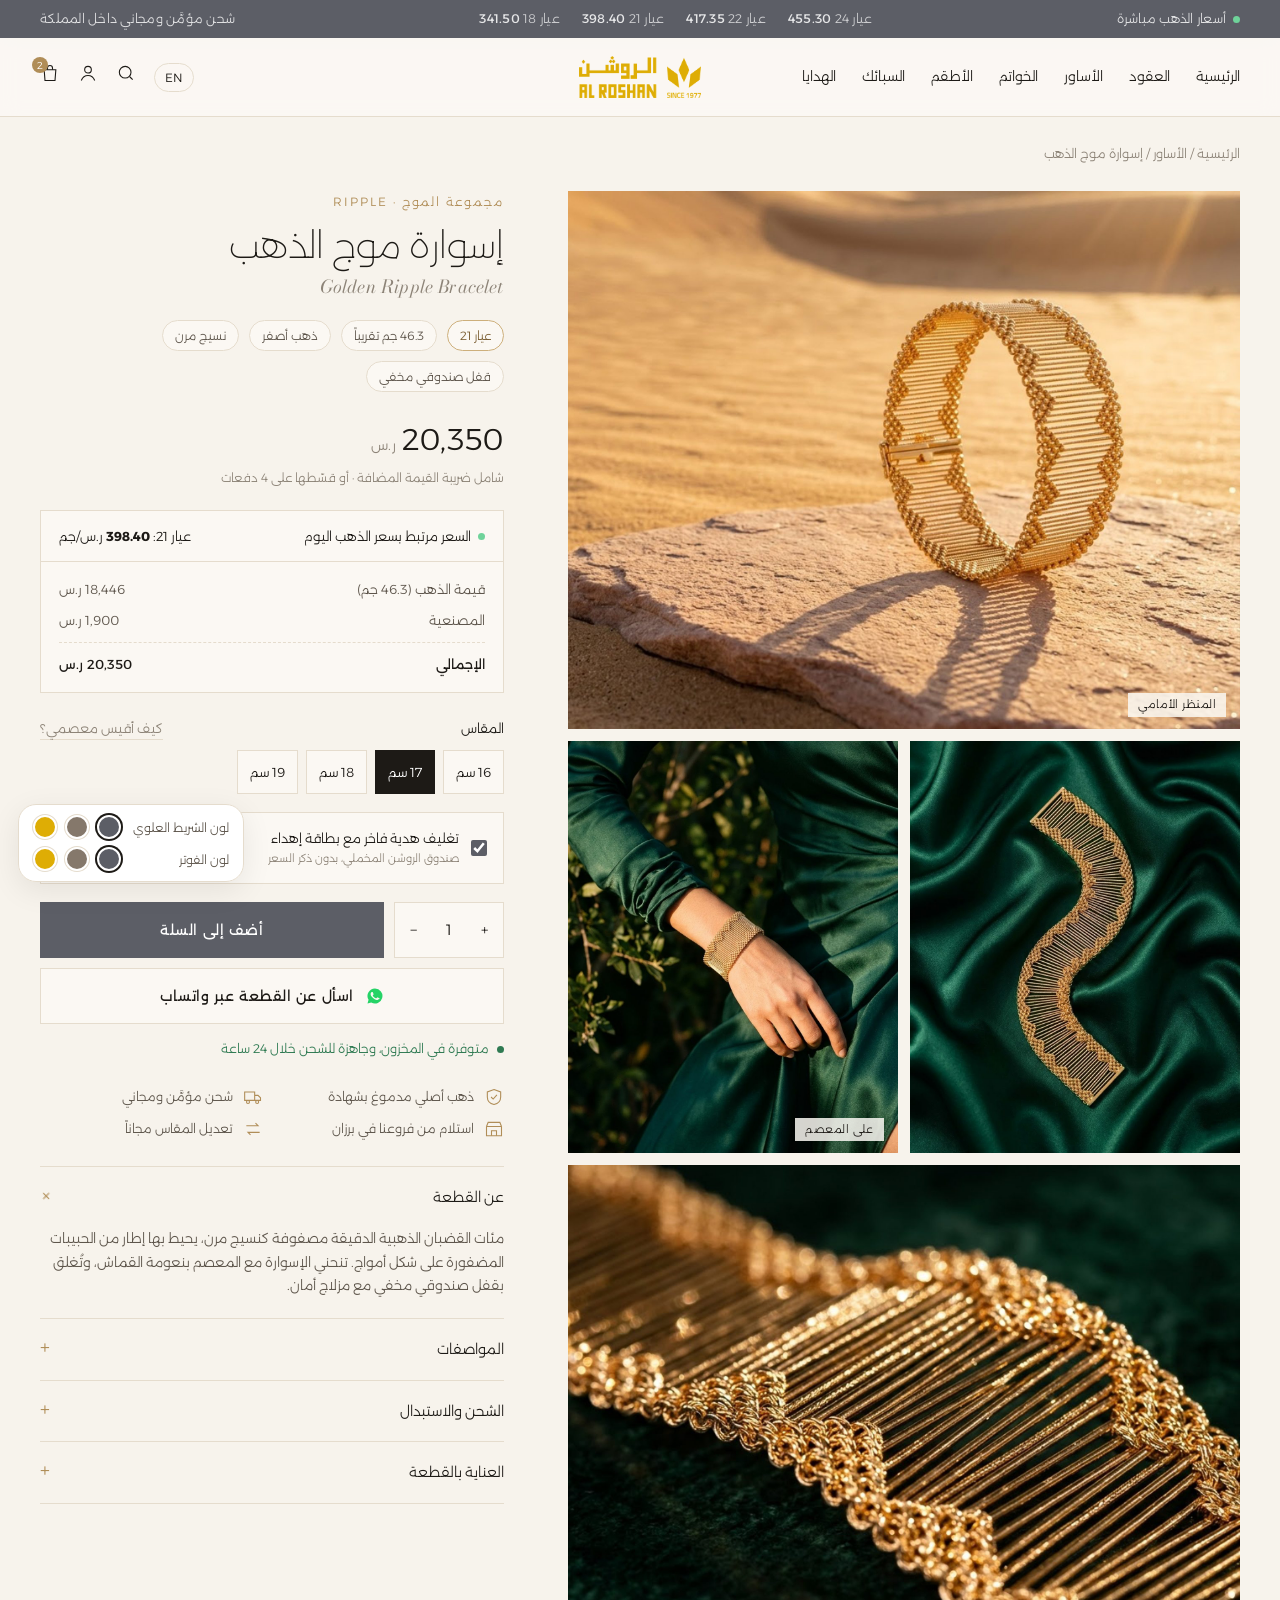
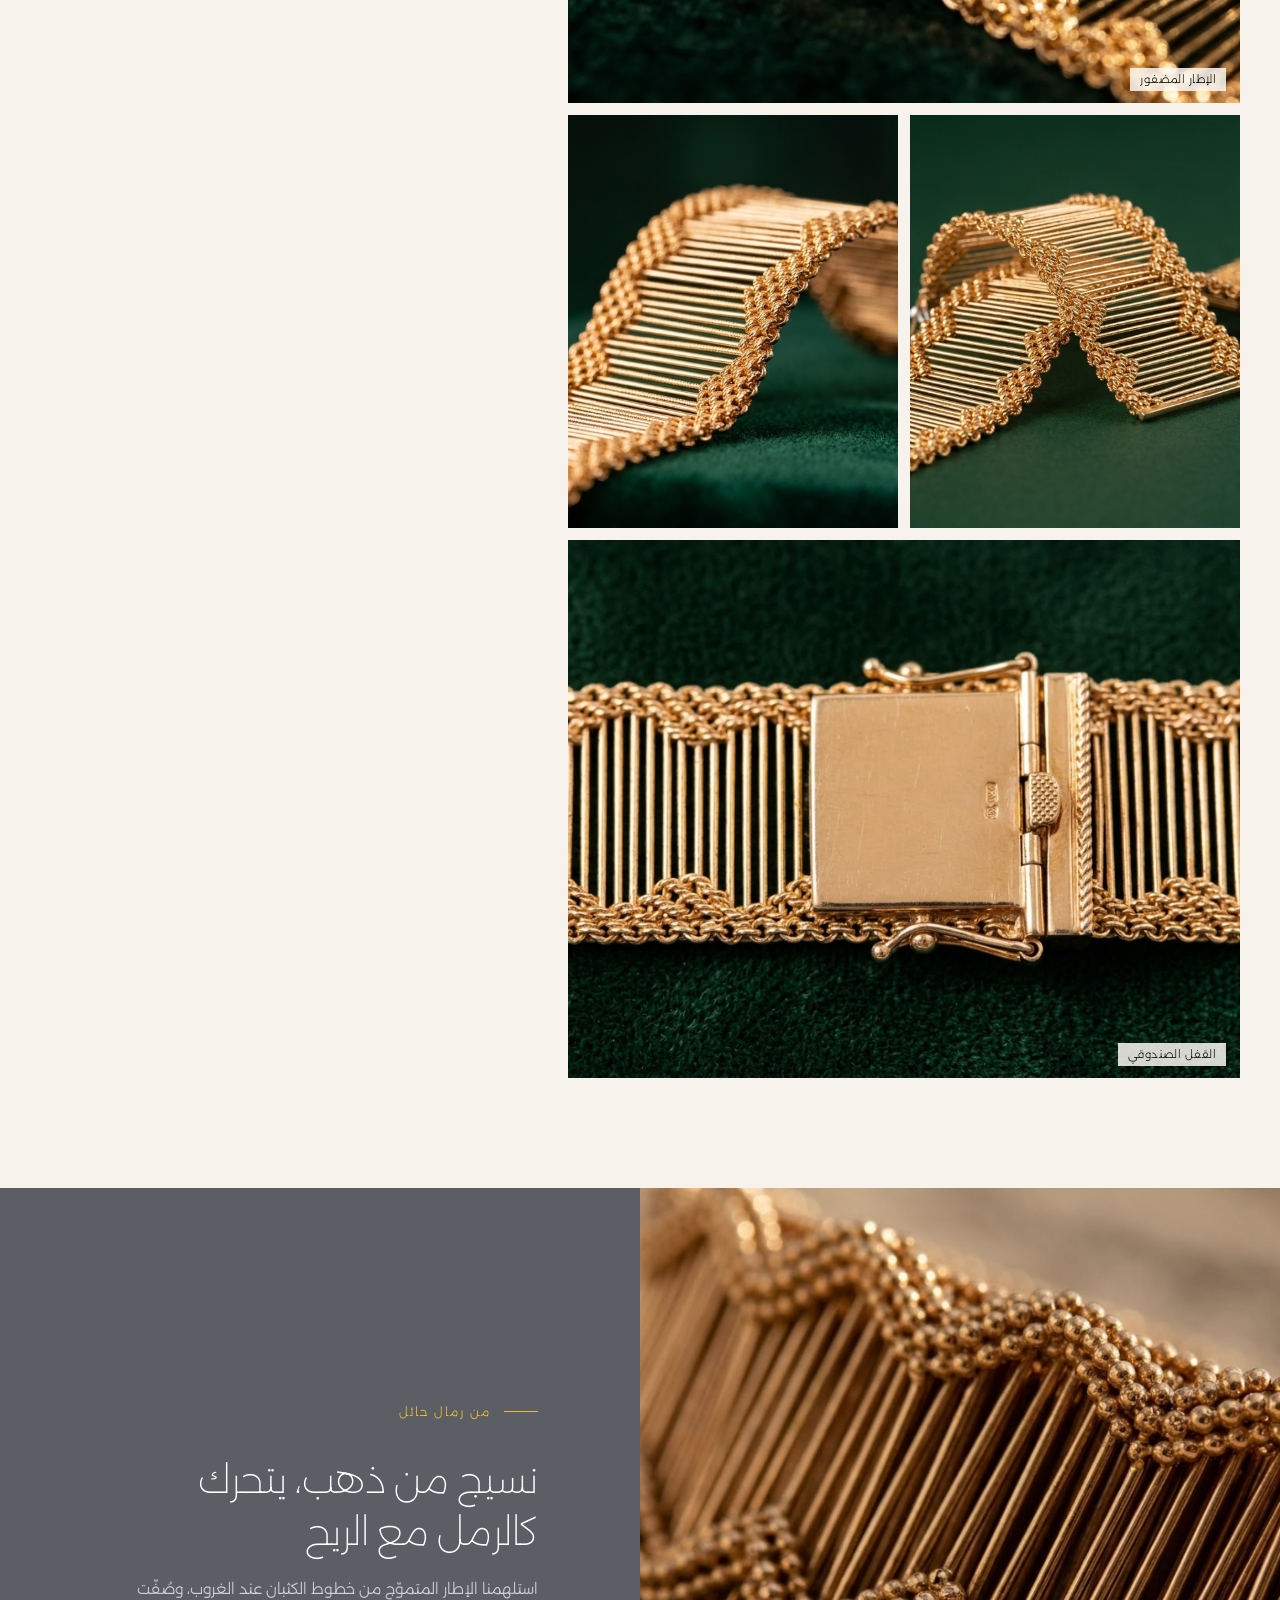
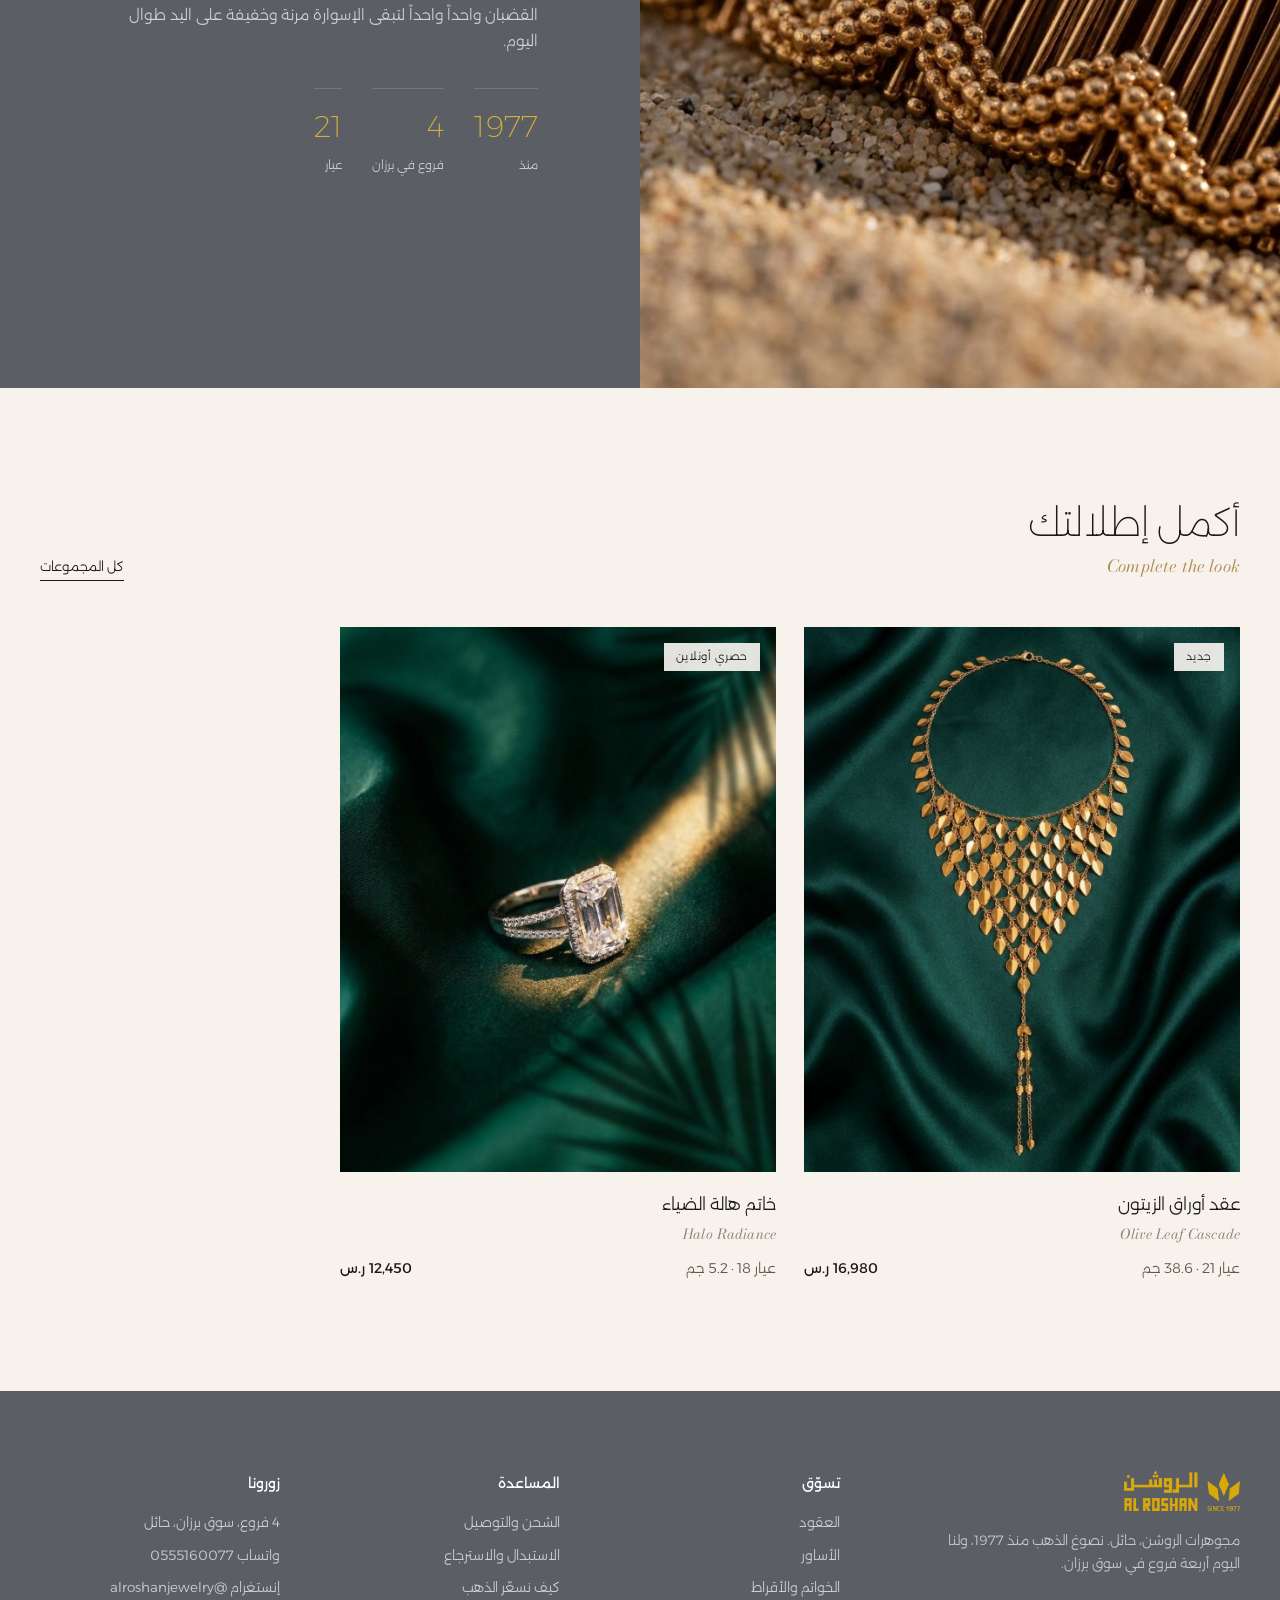
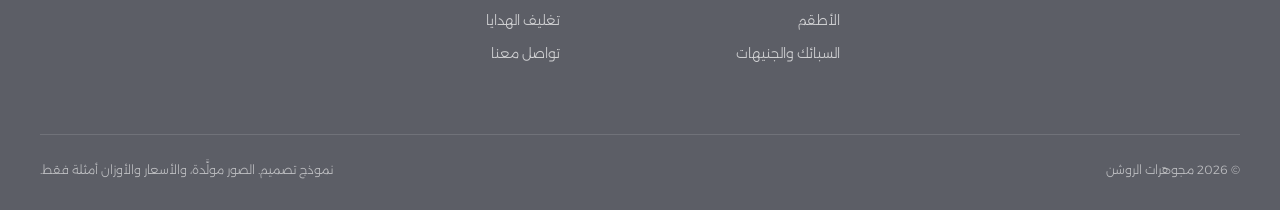
==== commit 6cf5ecc7: "Let the top bar and footer colours be picked separately The footer choice also colours the story ban" ====
--- a/bracelet.html
+++ b/bracelet.html
@@ -1,5 +1,5 @@
 <!DOCTYPE html><html lang="ar" dir="rtl"><head><meta charset="utf-8"><meta name="viewport" content="width=device-width,initial-scale=1">
-<title>إسوارة موج الذهب | الروشن</title><link rel="preconnect" href="https://fonts.googleapis.com"><link rel="preconnect" href="https://fonts.gstatic.com" crossorigin><link href="https://fonts.googleapis.com/css2?family=Alexandria:wght@200;300;400&family=Bodoni+Moda:ital,opsz,wght@0,6..96,400;1,6..96,400&display=swap" rel="stylesheet"><link rel="stylesheet" href="style.css"><script>try{var t=localStorage.getItem("alr-theme");if(t)document.documentElement.dataset.theme=t}catch(e){}</script></head><body class="pd"><div class="swatch" aria-label="لون الهوية"><span>لون الهوية</span><button data-t="slate" style="background:#5C5E66" title="رمادي"></button><button data-t="taupe" style="background:#85786B" title="بني رمادي"></button><button data-t="gold" style="background:#DEAD05" title="ذهبي"></button></div><script>(function(){var h=document.documentElement,b=document.querySelectorAll(".swatch button");function s(t){h.dataset.theme=t;b.forEach(function(x){x.classList.toggle("on",x.dataset.t===t)});try{localStorage.setItem("alr-theme",t)}catch(e){}}b.forEach(function(x){x.onclick=function(){s(x.dataset.t)}});s(h.dataset.theme||"slate")})()</script>
+<title>إسوارة موج الذهب | الروشن</title><link rel="preconnect" href="https://fonts.googleapis.com"><link rel="preconnect" href="https://fonts.gstatic.com" crossorigin><link href="https://fonts.googleapis.com/css2?family=Alexandria:wght@200;300;400&family=Bodoni+Moda:ital,opsz,wght@0,6..96,400;1,6..96,400&display=swap" rel="stylesheet"><link rel="stylesheet" href="style.css"><script>try{["bar","foot"].forEach(function(k){var v=localStorage.getItem("alr-"+k);if(v)document.documentElement.dataset[k]=v})}catch(e){}</script></head><body class="pd"><div class="swatch"><div class="row"><span>لون الشريط العلوي</span><div><button data-k="bar" data-t="slate" style="background:#5C5E66" title="رمادي"></button><button data-k="bar" data-t="taupe" style="background:#85786B" title="بني رمادي"></button><button data-k="bar" data-t="gold" style="background:#DEAD05" title="ذهبي"></button></div></div><div class="row"><span>لون الفوتر</span><div><button data-k="foot" data-t="slate" style="background:#5C5E66" title="رمادي"></button><button data-k="foot" data-t="taupe" style="background:#85786B" title="بني رمادي"></button><button data-k="foot" data-t="gold" style="background:#DEAD05" title="ذهبي"></button></div></div></div><script>(function(){var h=document.documentElement,b=document.querySelectorAll(".swatch button");function s(k,t){h.dataset[k]=t;b.forEach(function(x){if(x.dataset.k===k)x.classList.toggle("on",x.dataset.t===t)});try{localStorage.setItem("alr-"+k,t)}catch(e){}}b.forEach(function(x){x.onclick=function(){s(x.dataset.k,x.dataset.t)}});s("bar",h.dataset.bar||"slate");s("foot",h.dataset.foot||"slate")})()</script>
 <div class="pricebar"><div class="wrap"><span class="live"><i class="dot"></i>أسعار الذهب مباشرة</span>
 <div class="k"><span>عيار 24 <b>455.30</b></span><span>عيار 22 <b>417.35</b></span><span>عيار 21 <b>398.40</b></span><span class="hide">عيار 18 <b>341.50</b></span></div>
 <span class="hide-m">شحن مؤمَّن ومجاني داخل المملكة</span></div></div>
--- a/style.css
+++ b/style.css
@@ -263,13 +263,19 @@
 @media(max-width:420px){.pricebar .live{font-size:0;gap:0}.pricebar .live .dot{margin-inline-end:2px}}
 @media(max-width:1000px){.slide .shade{background:linear-gradient(0deg,rgba(15,9,3,.72),rgba(15,9,3,.25) 55%,rgba(0,0,0,0) 75%) !important}.slide .eyebrow{color:#EBD7AE}}
 
-/* ===== brand colour themes (client can switch) ===== */
-:root,html[data-theme="slate"]{--em:#5C5E66;--em2:#4D4F56;--on:#fff;--on2:rgba(255,255,255,.82);--acc:#E9BF2E;--rule:rgba(255,255,255,.18);--logo-f:none}
-html[data-theme="taupe"]{--em:#85786B;--em2:#74685C;--on:#fff;--on2:rgba(255,255,255,.86);--acc:#F7DD8A;--rule:rgba(255,255,255,.22);--logo-f:brightness(0) invert(1)}
-html[data-theme="gold"]{--em:#DEAD05;--em2:#C99C04;--on:#232427;--on2:rgba(35,36,39,.8);--acc:#3B3C41;--rule:rgba(35,36,39,.2);--logo-f:brightness(0) opacity(.85)}
+/* ===== brand colour themes: top bar and footer chosen separately ===== */
+:root{--em:#5C5E66;--em2:#4D4F56;--on:#fff;--on2:rgba(255,255,255,.82);--acc:#E9BF2E;--rule:rgba(255,255,255,.18);--logo-f:none}
+html[data-bar="slate"] .pricebar{--em:#5C5E66;--em2:#4D4F56;--on:#fff;--on2:rgba(255,255,255,.82);--acc:#E9BF2E;--rule:rgba(255,255,255,.18);--logo-f:none}
+html[data-foot="slate"] footer,html[data-foot="slate"] .story,html[data-foot="slate"] .btn.solid{--em:#5C5E66;--em2:#4D4F56;--on:#fff;--on2:rgba(255,255,255,.82);--acc:#E9BF2E;--rule:rgba(255,255,255,.18);--logo-f:none}
+html[data-bar="taupe"] .pricebar{--em:#85786B;--em2:#74685C;--on:#fff;--on2:rgba(255,255,255,.86);--acc:#F7DD8A;--rule:rgba(255,255,255,.22);--logo-f:brightness(0) invert(1)}
+html[data-foot="taupe"] footer,html[data-foot="taupe"] .story,html[data-foot="taupe"] .btn.solid{--em:#85786B;--em2:#74685C;--on:#fff;--on2:rgba(255,255,255,.86);--acc:#F7DD8A;--rule:rgba(255,255,255,.22);--logo-f:brightness(0) invert(1)}
+html[data-bar="gold"] .pricebar{--em:#DEAD05;--em2:#C99C04;--on:#232427;--on2:rgba(35,36,39,.8);--acc:#3B3C41;--rule:rgba(35,36,39,.2);--logo-f:brightness(0) opacity(.85)}
+html[data-foot="gold"] footer,html[data-foot="gold"] .story,html[data-foot="gold"] .btn.solid{--em:#DEAD05;--em2:#C99C04;--on:#232427;--on2:rgba(35,36,39,.8);--acc:#3B3C41;--rule:rgba(35,36,39,.2);--logo-f:brightness(0) opacity(.85)}
 .story .eyebrow{color:var(--acc)}
 .pricebar,footer,.story,.btn.solid{transition:background-color .5s,color .5s}
-.swatch{position:fixed;left:18px;bottom:18px;z-index:80;display:flex;align-items:center;gap:10px;background:rgba(255,255,255,.95);backdrop-filter:blur(10px);border:1px solid var(--line);border-radius:40px;padding:8px 14px 8px 10px;box-shadow:0 8px 30px rgba(0,0,0,.08);font-size:12px;color:var(--ink2)}
-.swatch button{width:26px;height:26px;border-radius:50%;border:2px solid #fff;box-shadow:0 0 0 1px var(--line);cursor:pointer;padding:0}
+.swatch{position:fixed;left:18px;bottom:18px;z-index:80;display:grid;gap:8px;background:rgba(255,255,255,.96);backdrop-filter:blur(10px);border:1px solid var(--line);border-radius:18px;padding:10px 14px;box-shadow:0 8px 30px rgba(0,0,0,.08);font-size:12px;color:var(--ink2)}
+.swatch .row{display:flex;align-items:center;justify-content:space-between;gap:12px}
+.swatch .row div{display:flex;gap:8px}
+.swatch button{width:24px;height:24px;border-radius:50%;border:2px solid #fff;box-shadow:0 0 0 1px var(--line);cursor:pointer;padding:0}
 .swatch button.on{box-shadow:0 0 0 2px var(--ink)}
-@media(max-width:1000px){.swatch{bottom:84px;left:12px}.swatch span{display:none}}
+@media(max-width:1000px){.swatch{bottom:84px;left:12px;padding:8px 10px;font-size:11px}.swatch button{width:22px;height:22px}}
